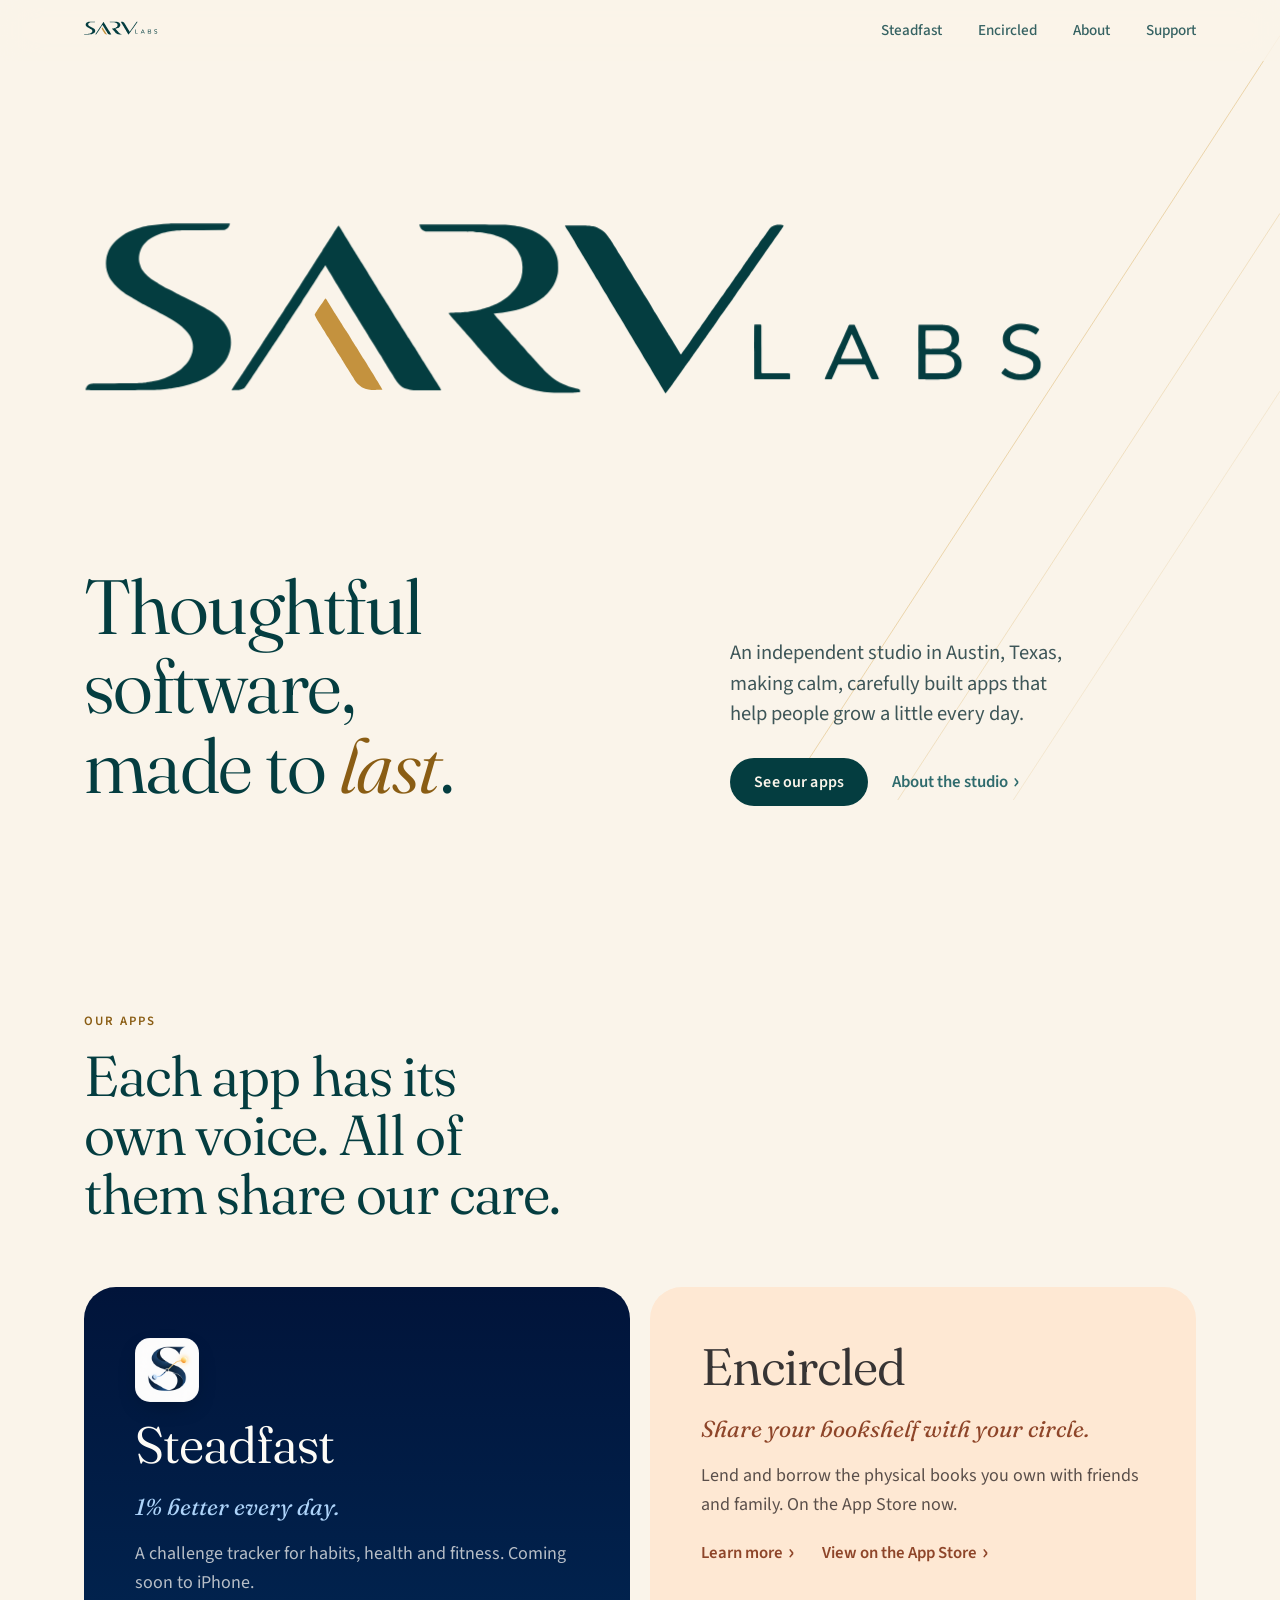
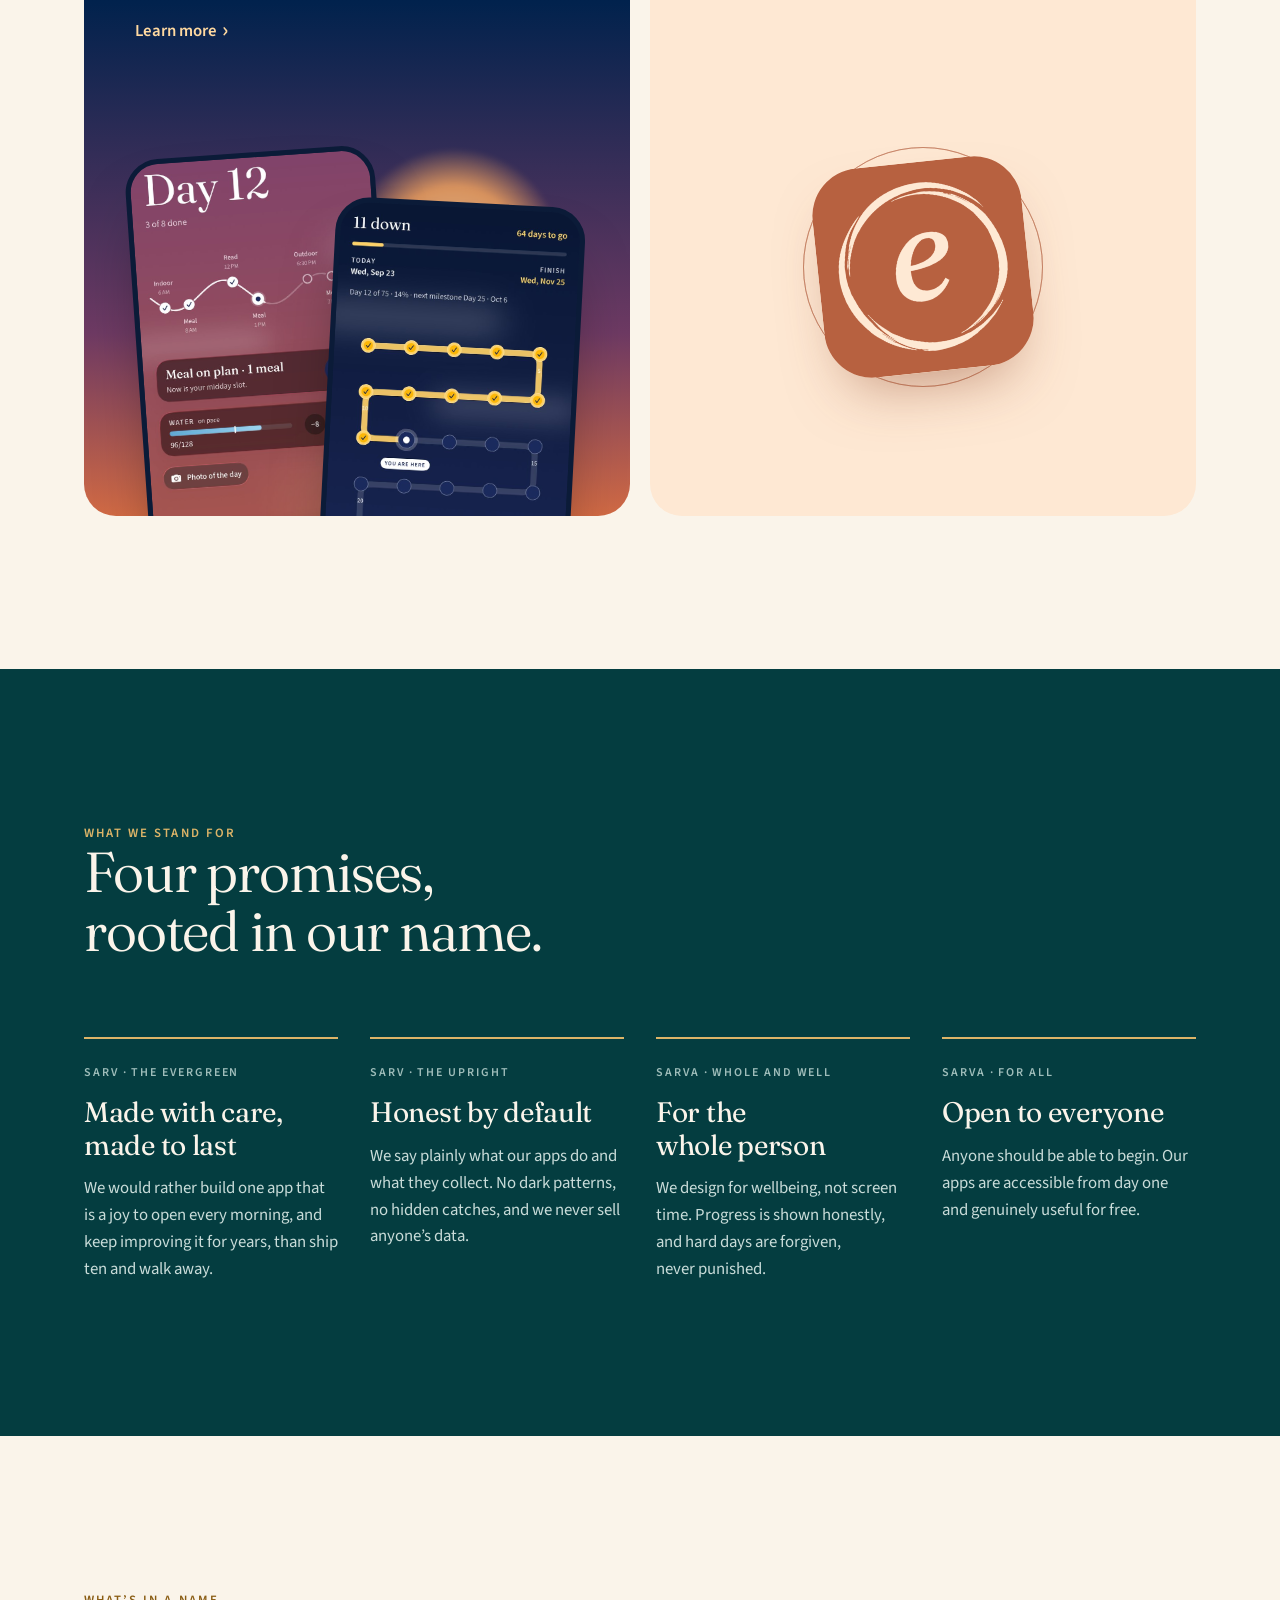
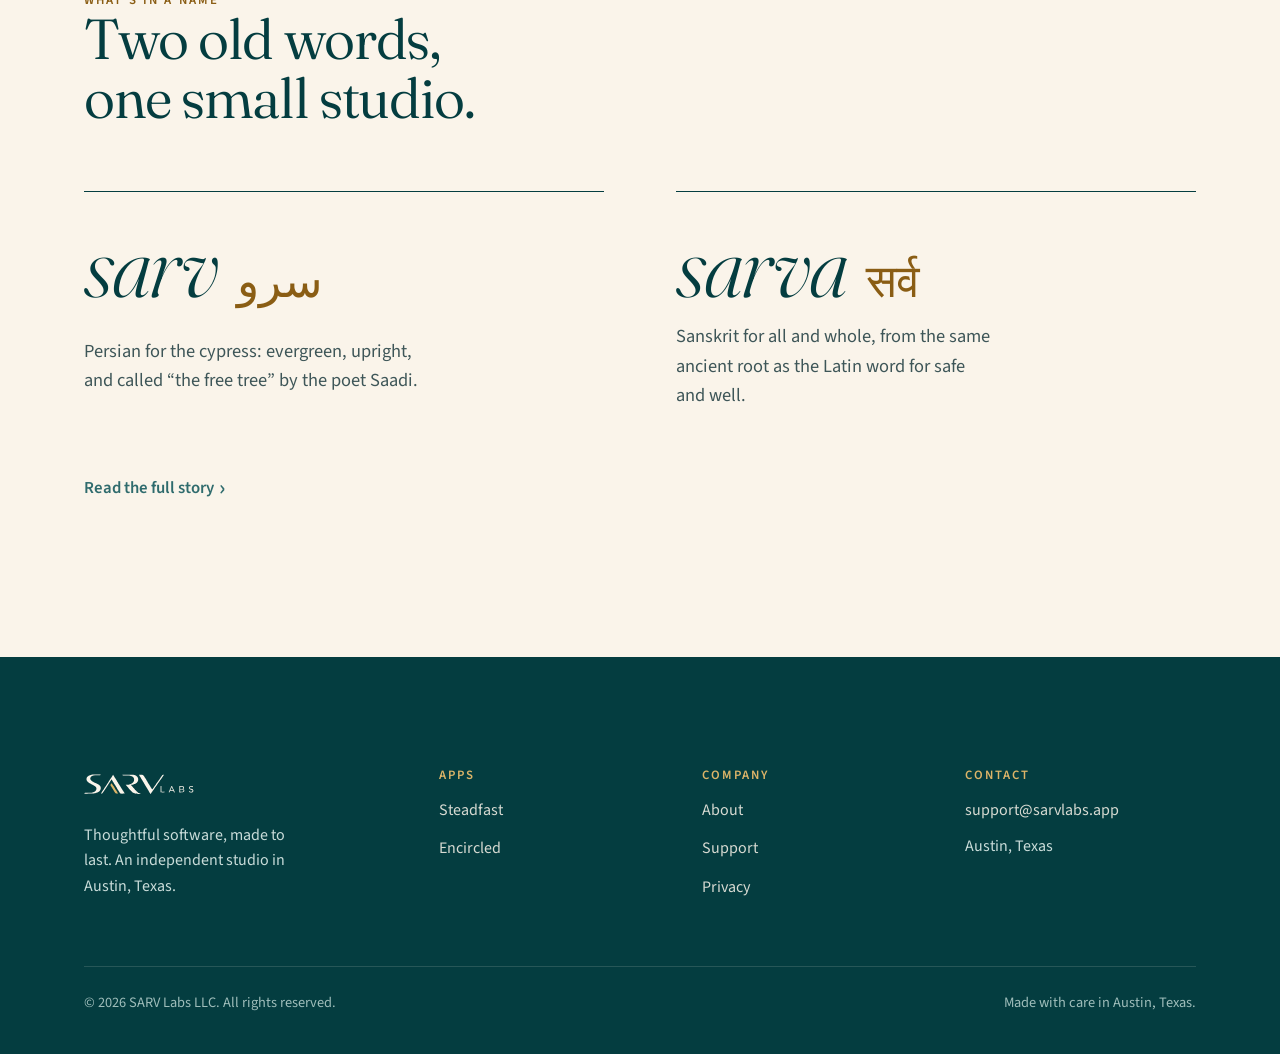
==== index.html @ ea8c3a25 "Update sarvlabs.app 2026-09-25" ====
<!doctype html>
<html lang="en">
<head>
<meta charset="utf-8">
<meta name="viewport" content="width=device-width, initial-scale=1, viewport-fit=cover">
<title>SARV Labs</title>
<meta name="description" content="SARV Labs is an independent software studio in Austin, Texas, making thoughtful apps that are built to last.">
<meta property="og:title" content="SARV Labs">
<meta property="og:description" content="Thoughtful software, made to last. An independent studio in Austin, Texas.">
<meta name="theme-color" content="#FAF4EA">
<link rel="icon" href="assets/img/favicon.svg" type="image/svg+xml">
<link rel="icon" href="assets/img/favicon.ico" sizes="48x48">
<link rel="apple-touch-icon" href="assets/img/apple-touch-icon.png">
<link rel="manifest" href="site.webmanifest">
<link rel="preload" href="assets/fonts/fraunces.woff2" as="font" type="font/woff2" crossorigin>
<link rel="stylesheet" href="assets/css/site.css">
<style>
  /* ---------- Hero ---------- */
  .hero { position: relative; padding-top: calc(var(--nav-h) + env(safe-area-inset-top, 0px) + clamp(48px, 9vw, 120px)); padding-bottom: clamp(72px, 10vw, 140px); overflow: hidden; }
  .hero__lines { position: absolute; inset: 0; pointer-events: none; }
  .hero__lines line { stroke: var(--gold); stroke-width: 1; opacity: .55; stroke-dasharray: 1600; stroke-dashoffset: 1600; animation: draw 2.6s var(--ease-soft) forwards; }
  .hero__lines line:nth-child(2) { animation-delay: .35s; opacity: .35; }
  .hero__lines line:nth-child(3) { animation-delay: .7s; opacity: .22; }
  @keyframes draw { to { stroke-dashoffset: 0; } }

  .mark { width: min(100%, 980px); height: auto; overflow: visible; }
  .mark__l { fill: var(--teal); transform-box: fill-box; transform-origin: 50% 100%; animation: letterIn 1.2s var(--ease) both; animation-delay: calc(var(--i) * 95ms + 80ms); }
  .mark__labs { fill: var(--teal); animation: fadeUp 1s var(--ease) .85s both; }
  .mark__stroke { fill: #C4923E; }
  .mark__riser { animation: rise 1.3s var(--ease) .7s both; }
  @keyframes letterIn { from { opacity: 0; transform: translateY(18%) scale(.98); } to { opacity: 1; transform: none; } }
  @keyframes fadeUp { from { opacity: 0; transform: translateY(14px); } to { opacity: 1; transform: none; } }
  @keyframes rise { from { transform: translateY(430px); } to { transform: translateY(0); } }

  .hero__body { margin-top: clamp(40px, 6vw, 80px); display: grid; grid-template-columns: 1.25fr 1fr; gap: 32px 64px; align-items: end; }
  .hero h1 { font-size: var(--fs-h1); animation: fadeUp 1.1s var(--ease) 1.05s both; }
  .hero h1 em { color: var(--gold-deep); }
  .hero__side { display: grid; gap: 28px; animation: fadeUp 1.1s var(--ease) 1.2s both; }
  .hero__side .lead { max-width: 34ch; }
  .hero__cta { display: flex; flex-wrap: wrap; gap: 12px 24px; align-items: center; }
  @media (max-width: 820px) { .hero__body { grid-template-columns: 1fr; } }

  /* Home: the nav logo appears once the big one scrolls away */
  .home .nav__logo { opacity: 0; transform: translateY(6px); transition: opacity .5s var(--ease), transform .5s var(--ease); }
  .home .nav.show-logo .nav__logo { opacity: 1; transform: none; }

  /* ---------- Apps ---------- */
  .apps { padding-block: clamp(40px, 6vw, 80px) clamp(96px, 12vw, 160px); }
  .section-head { display: grid; gap: 16px; margin-bottom: clamp(36px, 5vw, 64px); }
  .section-head h2 { font-size: var(--fs-h2); max-width: 16ch; }
  .apps__grid { display: grid; grid-template-columns: 1fr 1fr; gap: 20px; }
  @media (max-width: 900px) { .apps__grid { grid-template-columns: 1fr; } }

  .tile { position: relative; border-radius: 32px; overflow: hidden; min-height: 720px; display: flex; flex-direction: column; isolation: isolate; }
  .tile__text { position: relative; z-index: 2; padding: clamp(32px, 4vw, 52px); display: grid; gap: 14px; justify-items: start; }
  .tile__icon { width: 64px; height: 64px; border-radius: 15px; box-shadow: 0 8px 24px -10px rgba(0,0,0,.4); }
  .tile h3 { font-size: clamp(2.4rem, 4vw, 3.4rem); font-weight: 350; letter-spacing: -.02em; }
  .tile__tag { font-family: var(--serif); font-style: italic; font-size: clamp(1.2rem, 1.8vw, 1.5rem); }
  .tile__links { display: flex; flex-wrap: wrap; gap: 10px 28px; margin-top: 6px; }

  .tile--steadfast { background: linear-gradient(180deg, #01143A 0%, #01224D 38%, #6E3A63 78%, #D16A44 100%); color: #FDFBF6; }
  .tile--steadfast .tile__tag { color: #ADD3F9; }
  .tile--steadfast .more { color: #FFD9A0; }
  .tile--steadfast .muted { color: rgba(253,251,246,.72); }
  .tile__sun { position: absolute; width: 220px; height: 220px; border-radius: 50%; right: 12%; bottom: calc(18% + var(--p, 0) * 22%); background: radial-gradient(circle, #FFD9A0 0%, #F3A45F 45%, rgba(209,106,68,0) 70%); filter: blur(2px); z-index: 0; opacity: .85; }
  .tile__phones { position: relative; flex: 1; z-index: 1; min-height: 420px; }
  .phone { position: absolute; width: min(46%, 250px); aspect-ratio: 700 / 1277; border-radius: 34px; overflow: hidden; border: 5px solid #0B1B38; box-shadow: 0 40px 70px -30px rgba(0,0,0,.6); background: #0B1B38; }
  .phone img { width: 100%; height: 100%; object-fit: cover; object-position: top; }
  .tile--steadfast .phone:first-child { left: 10%; bottom: calc(-22% + var(--p, 0) * 12%); transform: rotate(-4deg); }
  .tile--steadfast .phone:last-child { right: 10%; bottom: calc(-34% + var(--p, 0) * 22%); transform: rotate(3deg); }

  .tile--encircled { background: #FEE8D3; color: #373434; }
  .tile--encircled .tile__tag { color: #8E4529; }
  .tile--encircled .more { color: #8E4529; }
  .tile--encircled .muted { color: #5A4F4A; }
  .rings { position: relative; flex: 1; min-height: 420px; display: grid; place-items: center; }
  .rings span { position: absolute; border-radius: 50%; border: 1.5px solid rgba(182, 97, 66, .35); width: 240px; height: 240px; animation: ripple 6s var(--ease-soft) infinite; }
  .rings span:nth-child(2) { animation-delay: 2s; }
  .rings span:nth-child(3) { animation-delay: 4s; }
  @keyframes ripple { from { transform: scale(.9); opacity: .9; } to { transform: scale(2.3); opacity: 0; } }
  .rings img { position: relative; width: 210px; height: 210px; border-radius: 48px; box-shadow: 0 30px 60px -24px rgba(142, 69, 41, .55); transform: rotate(calc(-6deg + var(--p, 0) * 12deg)); }

  /* ---------- Promises ---------- */
  .promises { background: var(--teal); color: var(--cream); padding-block: clamp(96px, 12vw, 160px); position: relative; overflow: hidden; }
  .promises .label { color: var(--gold); }
  .promises h2 { font-size: var(--fs-h2); max-width: 18ch; }
  .promises__grid { margin-top: clamp(48px, 6vw, 80px); display: grid; grid-template-columns: repeat(4, 1fr); gap: 40px 32px; }
  @media (max-width: 980px) { .promises__grid { grid-template-columns: 1fr 1fr; } }
  @media (max-width: 560px) { .promises__grid { grid-template-columns: 1fr; } }
  .promise { display: grid; gap: 14px; align-content: start; position: relative; padding-top: 26px; }
  .promise::before { content: ""; position: absolute; top: 0; left: 0; right: 0; height: 1.5px; background: var(--gold); transform-origin: left; transform: scaleX(var(--line, 1)); transition: transform 1.4s var(--ease); transition-delay: var(--d, 0s); }
  .js .promise:not(.is-in) { --line: 0; }
  .promise .label { font-size: .75rem; color: var(--on-teal-2); }
  .promise h3 { font-size: var(--fs-h3); color: var(--cream); }
  .promise p { color: var(--on-teal); font-size: 1.05rem; }

  /* ---------- Name ---------- */
  .name { padding-block: clamp(96px, 12vw, 170px); }
  .name__row { display: grid; grid-template-columns: 1fr 1fr; gap: 56px 72px; margin-top: clamp(40px, 5vw, 72px); }
  @media (max-width: 820px) { .name__row { grid-template-columns: 1fr; } }
  .word { display: grid; gap: 12px; border-top: 1.5px solid var(--teal); padding-top: 28px; }
  .word__big { display: flex; align-items: baseline; gap: 20px; flex-wrap: wrap; }
  .word__big i { font-family: var(--serif); font-style: italic; font-weight: 300; font-size: clamp(3.6rem, 7vw, 6rem); line-height: 1; letter-spacing: -.02em; }
  .word__big span { font-size: clamp(2rem, 3.6vw, 3rem); color: var(--gold-deep); line-height: 1; }
  .word p { font-size: 1.15rem; color: var(--slate); max-width: 40ch; }
  .name__cta { margin-top: clamp(40px, 5vw, 64px); }
</style>
</head>
<body class="home">
<a class="skip" href="#main">Skip to content</a>

<header class="nav">
  <div class="wrap nav__inner">
    <a class="nav__logo" href="index.html" aria-label="SARV Labs home"><img src="assets/img/logo-teal.svg" alt="SARV Labs" width="75" height="24"></a>
    <button class="nav__toggle" type="button" aria-label="Menu" aria-expanded="false"><span></span><span></span></button>
    <ul class="nav__links">
      <li><a href="steadfast/index.html">Steadfast</a></li>
      <li><a href="encircled/index.html">Encircled</a></li>
      <li><a href="about.html">About</a></li>
      <li><a href="support.html">Support</a></li>
    </ul>
  </div>
</header>

<main id="main">
  <section class="hero" aria-labelledby="hero-title">
    <svg class="hero__lines" viewBox="0 0 1440 900" preserveAspectRatio="none" aria-hidden="true">
      <line x1="880" y1="900" x2="1440" y2="40"/>
      <line x1="1010" y1="900" x2="1440" y2="240"/>
      <line x1="1140" y1="900" x2="1440" y2="440"/>
    </svg>
    <div class="wrap">
      <svg class="mark" viewBox="0 0 1891 607" role="img" aria-label="SARV Labs">
  <defs>
    <linearGradient id="riseFade" x1="0" y1="1" x2="0" y2="0"><stop offset="0" stop-color="#fff"/><stop offset=".85" stop-color="#fff"/><stop offset="1" stop-color="#fff" stop-opacity="0"/></linearGradient>
    <mask id="riseMask" maskUnits="userSpaceOnUse" x="0" y="0" width="1891" height="607"><rect class="mark__riser" x="430" y="0" width="170" height="600" fill="url(#riseFade)"/></mask>
  </defs>
  <path class="mark__l" style="--i:0" d="M18.38,415.25C10.26,415.18 3.48,415.03 3.31,414.92C2.87,414.63 2.92,414.07 3.59,412.11C4.86,408.38 6.21,406.39 8.56,404.79C9.88,403.89 10.94,403.47 13.87,402.71C15.86,402.19 16.21,402.19 58.88,402.12C82.53,402.09 102.38,401.99 103.00,401.90C103.62,401.81 105.53,401.63 107.25,401.50C114.66,400.91 116.56,400.72 119.75,400.25C121.61,399.97 123.97,399.58 125.00,399.38C126.03,399.18 128.55,398.72 130.60,398.36C148.77,395.19 163.53,389.81 176.19,381.77C184.58,376.43 185.84,375.57 188.25,373.55C190.48,371.68 195.75,366.13 199.11,362.14C201.69,359.06 203.99,355.11 206.18,350.00C208.62,344.31 209.61,340.28 210.05,334.26C210.51,327.96 209.81,323.59 207.17,316.38C204.64,309.44 201.78,305.25 194.88,298.37C192.26,295.75 189.05,292.75 187.74,291.71C183.11,287.99 173.57,281.56 166.62,277.48C160.81,274.06 154.92,270.76 151.88,269.21C149.95,268.23 145.90,266.06 142.88,264.37C139.85,262.69 135.86,260.55 134.00,259.63C132.14,258.70 129.22,257.13 127.50,256.13C125.78,255.14 121.62,252.92 118.25,251.20C114.88,249.48 110.66,247.25 108.88,246.25C107.09,245.25 104.22,243.65 102.50,242.69C100.78,241.72 97.80,239.95 95.88,238.75C93.95,237.55 90.69,235.62 88.62,234.46C77.75,228.34 64.96,218.17 58.01,210.11C53.87,205.31 50.18,200.12 48.43,196.62C47.46,194.67 44.70,187.30 43.97,184.68C42.02,177.71 41.72,168.81 43.15,160.12C43.57,157.58 43.90,156.29 45.16,152.38C47.54,144.95 49.04,141.99 53.78,135.47C58.83,128.52 65.54,122.26 73.62,116.96C81.79,111.61 90.98,107.25 101.38,103.81C111.07,100.60 115.89,99.41 126.62,97.53C139.81,95.22 148.84,94.30 163.50,93.75C171.41,93.45 280.09,93.33 280.79,93.62C281.42,93.88 281.54,94.46 281.14,95.34C280.94,95.77 280.44,96.90 280.02,97.84C278.24,101.84 275.79,104.21 272.14,105.44L270.12,106.12L226.50,106.27C179.53,106.42 182.27,106.35 171.12,107.76C165.77,108.43 163.47,108.86 159.75,109.87C158.03,110.33 155.28,111.07 153.62,111.50C147.75,113.03 144.80,114.12 138.02,117.24C129.71,121.07 124.38,124.60 119.35,129.62C113.72,135.23 111.11,139.32 108.25,147.02C106.51,151.70 105.56,158.86 106.01,164.02C106.33,167.83 106.58,168.92 108.15,173.68C109.79,178.65 110.56,180.37 112.39,183.19C117.60,191.20 125.85,198.53 137.99,205.95C140.13,207.25 143.06,209.07 144.50,210.00C148.01,212.24 157.07,217.15 165.50,221.37C169.28,223.27 173.72,225.56 175.38,226.46C177.03,227.37 185.18,231.52 193.50,235.68C223.36,250.63 237.16,258.00 244.25,262.76C245.42,263.55 247.45,264.86 248.75,265.67C253.96,268.92 259.42,273.41 265.05,279.08C271.72,285.78 275.78,291.90 279.35,300.61C283.28,310.18 284.49,322.54 282.59,333.75C281.25,341.71 277.37,351.62 273.08,358.05C269.02,364.14 259.57,374.59 254.44,378.68C252.01,380.62 245.69,384.95 241.25,387.73C233.27,392.72 220.34,398.52 208.90,402.26C201.46,404.69 193.36,406.96 188.38,408.01C187.14,408.27 185.11,408.71 183.88,409.00C180.94,409.67 169.58,411.53 166.38,411.87C165.55,411.96 164.09,412.14 163.12,412.27C154.41,413.45 138.05,414.71 127.62,415.00C117.49,415.28 41.90,415.45 18.38,415.25Z"/>
  <path class="mark__l" style="--i:1" d="M635.75,415.31C630.91,415.04 627.33,414.33 622.12,412.63C612.66,409.53 607.02,404.29 598.06,390.25C596.96,388.53 595.47,386.06 594.75,384.75C594.03,383.44 592.47,380.90 591.28,379.10C590.10,377.29 587.63,373.36 585.80,370.35C583.98,367.34 581.49,363.30 580.28,361.38C579.06,359.45 577.37,356.58 576.52,355.00C575.66,353.42 573.87,350.50 572.54,348.50C568.98,343.17 563.97,335.17 556.49,322.88C555.07,320.54 552.42,316.26 550.61,313.38C548.80,310.49 546.39,306.50 545.26,304.51C544.13,302.53 542.66,300.11 542.01,299.14C541.36,298.17 539.39,295.07 537.63,292.25C535.87,289.43 533.34,285.38 532.01,283.25C530.67,281.12 528.44,277.39 527.06,274.96C525.68,272.54 523.65,269.22 522.56,267.59C519.89,263.59 516.20,257.66 512.62,251.62C510.99,248.88 508.51,244.82 507.11,242.62C502.35,235.16 498.40,228.62 496.38,224.88C495.16,222.62 488.15,211.28 487.10,209.88C486.80,209.46 485.60,207.49 484.44,205.50C481.37,200.22 476.86,192.62 474.49,188.75C473.36,186.89 471.21,183.35 469.73,180.88C468.24,178.40 466.82,176.04 466.57,175.63C465.77,174.31 465.40,174.50 463.70,177.17C462.84,178.52 460.98,181.34 459.56,183.44C456.93,187.34 455.55,189.49 450.63,197.38C449.09,199.85 445.04,206.15 441.63,211.38C438.22,216.60 434.87,221.83 434.18,223.00C432.82,225.29 428.29,232.15 426.19,235.08C425.04,236.69 423.10,239.74 419.97,244.88C419.38,245.84 416.74,249.89 414.11,253.88C411.48,257.86 407.60,263.77 405.50,267.00C403.39,270.23 398.95,276.98 395.63,282.00C392.30,287.02 388.59,292.70 387.38,294.62C384.28,299.55 376.11,311.98 373.32,316.00C370.89,319.50 362.44,332.23 354.00,345.09C351.32,349.18 347.45,354.96 345.41,357.95C343.37,360.93 340.97,364.50 340.07,365.88C339.17,367.25 336.91,370.66 335.03,373.44C328.90,382.57 327.18,385.15 322.62,392.13C320.15,395.92 316.88,400.79 315.36,402.95C313.84,405.11 312.18,407.51 311.67,408.29C311.15,409.07 310.34,410.01 309.85,410.37C308.64,411.30 304.84,413.06 302.00,414.02C299.65,414.81 299.56,414.82 292.53,415.05C286.26,415.26 285.38,415.24 285.04,414.90C284.70,414.55 284.73,414.42 285.35,413.57C285.73,413.05 286.67,411.67 287.43,410.50C290.06,406.48 298.04,394.62 299.97,391.88C301.03,390.36 302.58,388.00 303.42,386.62C304.26,385.25 307.16,380.75 309.86,376.62C318.18,363.93 320.78,359.92 323.38,355.86C324.75,353.71 326.91,350.47 328.18,348.66C329.44,346.85 331.69,343.47 333.18,341.15C334.66,338.83 339.54,331.40 344.02,324.65C348.50,317.90 353.08,310.86 354.19,309.00C355.31,307.14 357.01,304.50 357.98,303.12C361.33,298.35 366.49,290.61 368.43,287.46C370.63,283.88 377.79,273.06 381.26,268.07C382.53,266.25 384.58,263.04 385.82,260.95C387.06,258.86 389.08,255.68 390.31,253.88C394.15,248.29 399.04,240.84 402.38,235.50C404.14,232.68 406.33,229.25 407.25,227.88C408.16,226.50 409.51,224.37 410.25,223.14C410.99,221.90 412.37,219.88 413.31,218.64C414.25,217.39 416.06,214.57 417.32,212.38C418.59,210.18 421.31,205.82 423.37,202.70C429.83,192.94 438.32,179.68 441.66,174.12C442.57,172.61 443.97,170.47 444.76,169.38C445.55,168.28 447.55,165.12 449.19,162.35C450.84,159.59 453.42,155.49 454.93,153.23C456.44,150.97 458.69,147.49 459.93,145.50C461.16,143.51 463.41,140.02 464.93,137.75C466.44,135.48 469.00,131.49 470.62,128.88C472.24,126.26 474.49,122.78 475.62,121.12C476.74,119.47 478.94,115.99 480.49,113.38C482.04,110.76 484.05,107.57 484.97,106.27C485.88,104.98 487.48,102.56 488.52,100.90C489.84,98.79 490.58,97.85 490.94,97.80C491.37,97.73 491.75,98.15 492.88,99.92C497.72,107.54 499.94,111.14 502.23,115.12C503.66,117.60 505.73,120.97 506.83,122.62C507.93,124.28 510.18,127.99 511.83,130.88C513.48,133.76 515.67,137.41 516.69,138.99C517.72,140.57 519.91,144.11 521.56,146.86C523.21,149.62 525.07,152.61 525.70,153.50C526.33,154.39 528.50,157.82 530.53,161.12C532.56,164.43 535.05,168.42 536.08,170.00C539.13,174.70 543.24,181.33 546.00,186.00C549.94,192.67 554.69,200.41 556.13,202.50C557.89,205.04 559.75,208.09 562.56,213.00C563.86,215.27 565.99,218.76 567.30,220.75C568.60,222.74 570.72,226.12 572.00,228.25C573.28,230.38 575.08,233.25 576.00,234.62C576.91,236.00 579.10,239.49 580.86,242.38C582.62,245.26 585.08,249.14 586.33,251.00C587.58,252.86 589.47,255.84 590.54,257.62C597.09,268.62 602.82,277.84 606.20,282.83C607.15,284.23 609.31,287.68 611.01,290.50C612.70,293.32 615.17,297.26 616.50,299.25C617.83,301.24 620.24,305.01 621.87,307.62C623.49,310.24 625.68,313.67 626.74,315.25C627.79,316.83 630.21,320.69 632.11,323.83C634.01,326.97 636.25,330.46 637.08,331.58C637.92,332.71 639.58,335.20 640.77,337.12C644.40,342.99 651.77,354.82 655.32,360.50C657.17,363.46 659.17,366.72 659.76,367.75C660.34,368.78 661.41,370.47 662.13,371.50C662.85,372.53 664.37,374.84 665.50,376.62C666.64,378.41 668.36,381.11 669.32,382.62C670.29,384.14 672.08,387.06 673.32,389.12C674.55,391.19 676.33,394.02 677.28,395.43C682.25,402.79 689.00,413.79 689.00,414.54C689.00,414.80 688.84,415.08 688.63,415.16C688.28,415.29 638.03,415.44 635.75,415.31Z"/>
  <path class="mark__l" style="--i:2" d="M915.00,420.35C892.44,419.46 881.99,418.12 866.38,414.14C857.23,411.80 850.66,409.54 841.50,405.57C835.88,403.13 826.28,397.88 821.18,394.45C810.70,387.40 800.25,377.73 788.15,363.89C782.14,357.01 777.75,352.03 775.81,349.88C773.53,347.35 767.38,340.30 764.21,336.58C762.88,335.02 760.72,332.60 759.42,331.19C758.11,329.78 755.99,327.32 754.71,325.72C753.43,324.13 751.59,321.93 750.62,320.83C749.66,319.74 746.44,316.04 743.46,312.61C734.77,302.59 733.61,301.28 728.87,296.07C726.40,293.35 723.42,289.95 722.26,288.52C721.10,287.08 719.30,285.00 718.26,283.88C710.25,275.28 703.75,267.55 703.75,266.63C703.75,266.44 703.97,266.21 704.23,266.13C704.50,266.05 708.35,265.86 712.79,265.72C725.00,265.33 730.81,265.00 736.62,264.37C738.41,264.18 741.00,263.90 742.38,263.75C747.30,263.23 761.65,260.60 765.74,259.46C771.53,257.84 773.31,257.31 777.75,255.83C783.76,253.83 794.35,249.50 798.38,247.40C806.31,243.26 816.03,236.42 822.54,230.41C825.85,227.35 829.88,222.93 833.30,218.62C837.30,213.58 841.95,204.25 843.95,197.24C847.19,185.92 846.88,170.74 843.18,159.28C842.14,156.05 838.25,148.35 835.74,144.53C832.90,140.23 827.68,134.91 822.03,130.55C815.16,125.26 815.14,125.25 806.21,121.29C795.21,116.41 788.34,114.38 775.62,112.26C767.15,110.85 764.97,110.55 761.07,110.25C759.17,110.10 756.22,109.87 754.50,109.73C747.33,109.16 735.34,108.98 698.50,108.92C659.87,108.84 659.61,108.84 657.73,108.32C654.91,107.54 653.53,106.80 651.99,105.26C650.53,103.80 648.82,100.79 647.73,97.78L647.16,96.18L647.73,95.72C648.27,95.27 650.02,95.26 696.34,95.28C753.12,95.30 807.91,95.63 813.00,95.98C828.45,97.06 835.70,98.19 849.75,101.74C859.30,104.16 871.66,109.58 879.50,114.79C886.13,119.20 894.56,126.64 898.55,131.62C900.92,134.59 904.99,140.71 906.94,144.25C909.50,148.89 912.32,155.91 913.24,159.94C914.76,166.62 914.88,167.82 914.88,177.75C914.88,186.26 914.84,187.09 914.28,190.12C913.08,196.77 910.68,203.74 907.31,210.35C903.15,218.54 893.90,230.07 887.77,234.70C886.73,235.48 884.85,236.98 883.59,238.03C880.97,240.23 878.90,241.66 874.50,244.30C867.32,248.61 862.05,251.15 856.20,253.11C855.56,253.33 853.76,254.11 852.20,254.85C849.01,256.35 846.16,257.33 841.25,258.60C839.39,259.08 837.26,259.65 836.50,259.86C826.46,262.68 809.68,265.48 796.75,266.50C791.08,266.94 791.00,266.96 791.00,267.53C791.00,268.20 796.71,274.92 803.73,282.52C805.43,284.36 807.50,286.72 808.32,287.75C809.94,289.80 813.27,293.56 818.47,299.23C820.31,301.23 822.69,303.94 823.75,305.25C825.79,307.75 826.98,309.09 831.94,314.48C833.62,316.31 836.66,319.79 838.69,322.22C840.71,324.64 844.01,328.31 846.02,330.38C848.02,332.44 850.54,335.25 851.62,336.62C854.83,340.72 857.63,343.90 861.50,347.88C863.50,349.94 865.93,352.58 866.88,353.75C869.79,357.33 871.93,359.70 876.25,364.12C878.53,366.46 882.03,370.22 884.01,372.48C886.00,374.73 887.91,376.89 888.25,377.27C888.59,377.65 889.94,378.89 891.25,380.02C892.56,381.14 894.91,383.26 896.48,384.72C901.03,388.95 905.87,392.81 909.25,394.91C910.97,395.97 913.50,397.60 914.88,398.51C918.04,400.62 919.41,401.35 924.09,403.41C932.72,407.20 938.56,409.25 946.38,411.22C956.27,413.72 956.42,413.78 957.04,415.64C957.60,417.30 957.62,418.40 957.08,418.61C956.68,418.76 955.25,418.92 949.00,419.51C944.95,419.90 919.42,420.53 915.00,420.35Z"/>
  <path class="mark__l" style="--i:3" d="M1121.63,420.44C1120.71,419.13 1119.75,417.58 1116.54,412.25C1114.68,409.16 1112.69,405.89 1112.12,405.00C1111.55,404.11 1110.32,402.02 1109.39,400.38C1108.46,398.73 1107.16,396.59 1106.51,395.62C1104.30,392.34 1094.23,375.32 1091.45,370.15C1090.48,368.35 1088.82,365.58 1087.76,364.00C1085.29,360.32 1081.67,354.37 1077.57,347.25C1074.30,341.59 1069.26,333.21 1065.08,326.50C1063.84,324.51 1062.03,321.47 1061.07,319.75C1060.11,318.03 1058.22,314.82 1056.88,312.62C1050.81,302.68 1046.21,295.02 1043.75,290.75C1042.29,288.21 1039.82,284.10 1038.28,281.62C1036.73,279.15 1034.26,275.10 1032.78,272.62C1031.30,270.15 1029.40,267.00 1028.57,265.62C1027.74,264.25 1025.57,260.59 1023.74,257.50C1021.91,254.41 1018.99,249.57 1017.25,246.75C1015.51,243.93 1013.10,239.90 1011.90,237.79C1010.69,235.68 1008.38,231.86 1006.77,229.29C1003.03,223.33 998.95,216.49 995.67,210.69C994.25,208.18 992.13,204.61 990.95,202.75C989.78,200.89 987.45,197.04 985.79,194.18C984.12,191.33 982.34,188.34 981.83,187.56C981.32,186.77 980.05,184.66 978.99,182.88C977.94,181.09 976.23,178.22 975.20,176.50C974.17,174.78 972.51,171.97 971.50,170.25C970.49,168.53 968.78,165.74 967.69,164.04C966.61,162.34 965.09,159.81 964.32,158.41C962.85,155.76 960.25,151.39 956.11,144.62C950.77,135.90 949.50,133.75 947.78,130.57C945.79,126.87 944.59,124.86 942.51,121.75C941.72,120.58 940.37,118.39 939.49,116.88C938.61,115.36 936.49,111.88 934.78,109.12C927.80,97.89 927.72,97.76 928.61,97.41C928.81,97.34 937.28,97.27 947.43,97.26C970.30,97.24 976.28,97.54 982.31,98.99C987.99,100.36 992.34,102.16 997.12,105.12C1003.67,109.18 1006.85,112.15 1010.89,118.00C1011.69,119.17 1013.33,121.50 1014.53,123.17C1016.62,126.11 1018.53,129.16 1021.22,133.83C1021.91,135.05 1023.26,137.13 1024.21,138.46C1025.16,139.79 1026.70,142.22 1027.63,143.88C1029.90,147.90 1032.02,151.43 1033.47,153.59C1035.44,156.53 1042.31,167.42 1044.13,170.50C1047.74,176.59 1051.82,183.26 1053.91,186.50C1056.24,190.10 1057.36,191.98 1060.26,197.12C1061.27,198.91 1062.90,201.61 1063.89,203.12C1064.89,204.64 1067.10,208.18 1068.81,211.00C1070.53,213.82 1072.63,217.18 1073.48,218.46C1074.34,219.75 1076.33,223.07 1077.91,225.84C1079.49,228.61 1081.89,232.56 1083.25,234.62C1086.89,240.18 1092.94,250.14 1099.09,260.72C1099.92,262.15 1101.47,264.57 1102.54,266.10C1104.53,268.97 1106.53,272.28 1109.26,277.25C1110.13,278.83 1111.81,281.64 1113.00,283.50C1114.19,285.36 1115.94,288.14 1116.89,289.69C1117.85,291.24 1119.34,293.66 1120.22,295.07C1122.17,298.18 1127.53,306.95 1129.58,310.38C1130.40,311.75 1132.17,314.56 1133.51,316.62C1134.84,318.69 1137.04,322.29 1138.39,324.62C1139.74,326.96 1141.82,330.34 1143.02,332.12C1144.23,333.91 1146.10,337.01 1147.19,339.00C1150.23,344.57 1151.06,345.86 1151.67,345.95C1152.33,346.05 1152.50,345.83 1156.98,339.25C1158.90,336.43 1161.19,333.23 1162.08,332.12C1164.66,328.91 1170.05,321.17 1174.61,314.15C1175.67,312.51 1177.47,309.92 1178.60,308.40C1179.73,306.87 1181.26,304.73 1182.00,303.62C1182.73,302.52 1184.14,300.56 1185.13,299.25C1186.12,297.94 1188.22,294.96 1189.79,292.62C1193.01,287.85 1194.36,285.93 1197.52,281.68C1198.72,280.06 1200.70,277.27 1201.92,275.46C1203.13,273.66 1205.52,270.20 1207.23,267.78C1208.93,265.36 1211.36,261.91 1212.61,260.12C1213.87,258.34 1215.74,255.71 1216.76,254.29C1217.79,252.87 1220.23,249.38 1222.20,246.54C1226.77,239.93 1229.37,236.28 1231.85,233.00C1233.78,230.45 1236.72,226.07 1239.07,222.25C1239.70,221.22 1240.80,219.65 1241.52,218.77C1243.89,215.84 1251.59,204.98 1254.48,200.50C1255.50,198.92 1257.14,196.56 1258.12,195.25C1259.11,193.94 1260.68,191.75 1261.62,190.38C1262.55,189.00 1264.08,186.92 1265.01,185.75C1265.94,184.57 1267.96,181.65 1269.50,179.25C1271.04,176.84 1273.40,173.41 1274.74,171.62C1276.08,169.84 1277.86,167.35 1278.70,166.09C1279.53,164.84 1281.83,161.52 1283.81,158.72C1285.78,155.92 1289.06,151.19 1291.09,148.22C1293.12,145.24 1295.73,141.59 1296.88,140.09C1298.03,138.60 1300.59,134.96 1302.57,132.00C1304.55,129.04 1307.58,124.83 1309.30,122.62C1311.02,120.42 1313.64,116.83 1315.13,114.62C1319.39,108.32 1322.41,104.14 1323.72,102.70C1325.57,100.69 1329.50,98.49 1333.74,97.09C1336.67,96.13 1337.85,95.97 1341.88,95.98C1345.08,95.99 1345.88,96.08 1347.41,96.57C1349.51,97.25 1350.07,97.64 1349.86,98.29C1349.78,98.55 1348.71,100.25 1347.48,102.07C1346.25,103.89 1344.29,106.78 1343.13,108.50C1340.68,112.13 1339.28,114.12 1336.00,118.66C1334.69,120.47 1332.41,123.74 1330.92,125.91C1326.76,132.00 1323.74,136.29 1322.47,137.91C1321.84,138.71 1319.96,141.40 1318.30,143.88C1316.64,146.35 1314.57,149.39 1313.69,150.62C1307.66,159.15 1298.97,171.65 1292.97,180.43C1291.64,182.39 1289.74,185.01 1288.76,186.26C1287.78,187.50 1286.56,189.22 1286.07,190.07C1284.50,192.77 1281.77,196.73 1278.38,201.25C1276.58,203.66 1273.65,207.76 1271.88,210.38C1270.11,212.99 1267.53,216.70 1266.13,218.62C1262.75,223.30 1259.89,227.38 1255.92,233.23C1252.29,238.57 1245.95,247.51 1243.15,251.24C1242.16,252.55 1239.85,255.88 1238.01,258.62C1236.17,261.38 1233.24,265.54 1231.50,267.88C1228.86,271.41 1224.38,277.78 1220.84,283.00C1220.42,283.62 1219.08,285.53 1217.87,287.25C1216.65,288.97 1214.51,292.01 1213.12,294.00C1211.73,295.99 1209.70,298.82 1208.61,300.28C1207.52,301.74 1205.90,304.11 1205.01,305.53C1204.13,306.96 1201.81,310.26 1199.87,312.88C1195.83,318.30 1192.65,322.78 1188.54,328.88C1185.85,332.85 1183.15,336.66 1177.17,344.97C1175.81,346.84 1173.41,350.34 1171.83,352.75C1168.67,357.54 1167.46,359.24 1164.23,363.38C1163.05,364.89 1161.77,366.63 1161.39,367.25C1161.00,367.87 1159.81,369.56 1158.74,371.00C1157.67,372.44 1156.14,374.60 1155.33,375.80C1154.53,377.00 1152.67,379.64 1151.19,381.68C1146.48,388.15 1142.84,393.27 1140.20,397.10C1138.78,399.15 1136.66,402.13 1135.49,403.73C1134.31,405.32 1132.97,407.19 1132.50,407.88C1132.03,408.56 1130.77,410.23 1129.69,411.58C1128.62,412.94 1127.16,414.91 1126.45,415.96C1124.54,418.80 1122.75,421.00 1122.36,421.00C1122.18,421.00 1121.85,420.75 1121.63,420.44Z"/>
  <path class="mark__labs" fill-rule="evenodd" d="M1802.75,395.58C1791.94,394.51 1784.05,391.93 1775.75,386.75C1772.20,384.53 1770.25,382.91 1770.25,382.17C1770.25,381.86 1771.25,380.36 1772.53,378.75C1773.78,377.17 1775.23,375.24 1775.76,374.47C1776.83,372.91 1777.36,372.58 1778.01,373.06C1778.24,373.23 1779.89,374.47 1781.66,375.81C1786.60,379.56 1788.98,380.65 1796.75,382.74C1801.17,383.93 1803.39,384.25 1807.26,384.25C1813.90,384.25 1820.13,382.86 1824.18,380.46C1826.19,379.28 1829.23,376.19 1830.18,374.37C1832.60,369.74 1832.60,363.74 1830.19,359.52C1827.68,355.13 1820.54,351.08 1810.10,348.13C1801.05,345.57 1793.13,342.82 1788.84,340.74C1783.79,338.30 1778.47,333.82 1776.29,330.17C1773.63,325.73 1772.31,319.10 1772.98,313.60C1774.02,305.06 1777.24,299.72 1784.81,293.99C1787.39,292.04 1789.60,290.83 1792.67,289.70C1798.04,287.72 1802.54,287.00 1809.56,286.98C1818.35,286.97 1826.64,288.67 1833.43,291.88C1837.72,293.91 1842.78,297.06 1843.10,297.90C1843.27,298.35 1843.01,298.84 1841.01,301.88C1840.19,303.11 1839.04,304.89 1838.45,305.82C1837.24,307.73 1836.55,308.10 1835.67,307.32C1834.67,306.41 1831.20,304.19 1829.27,303.23C1822.86,300.04 1816.73,298.67 1808.75,298.67C1804.34,298.67 1801.78,299.07 1798.49,300.27C1792.77,302.35 1788.95,306.02 1787.43,310.88C1786.71,313.17 1786.68,317.56 1787.37,320.00C1789.27,326.78 1793.81,329.69 1809.48,334.16C1812.15,334.92 1816.25,336.25 1818.60,337.11C1820.95,337.98 1823.49,338.88 1824.25,339.12C1826.46,339.83 1830.50,341.82 1832.54,343.19C1835.50,345.19 1839.85,348.85 1841.15,350.43C1842.74,352.38 1844.60,356.35 1845.40,359.50C1846.02,361.95 1846.05,362.34 1845.93,366.73C1845.79,372.03 1845.39,373.99 1843.75,377.38C1842.47,380.02 1839.40,384.33 1837.66,385.93C1836.24,387.22 1832.55,389.87 1830.50,391.06C1827.38,392.88 1821.12,394.68 1815.57,395.35C1812.60,395.71 1805.36,395.84 1802.75,395.58ZM1613.54,394.25C1611.11,394.14 1610.66,394.06 1610.35,393.64C1610.05,393.22 1610.01,385.82 1610.06,341.33C1610.12,292.65 1610.15,289.49 1610.56,289.09C1610.96,288.68 1612.55,288.66 1634.18,288.66C1658.34,288.66 1659.56,288.71 1665.25,289.78C1668.81,290.45 1670.64,291.07 1673.84,292.69C1679.20,295.41 1683.82,299.56 1685.83,303.43C1687.62,306.90 1688.28,309.78 1688.43,314.75C1688.58,319.51 1688.33,321.53 1687.19,324.97C1685.49,330.11 1681.83,333.94 1674.88,337.88C1673.64,338.58 1672.59,339.33 1672.55,339.55C1672.50,339.82 1672.81,340.07 1673.55,340.34C1681.46,343.21 1683.28,344.23 1686.75,347.74C1692.00,353.04 1694.09,359.64 1693.30,368.44C1692.98,371.94 1692.42,374.20 1691.24,376.72C1690.17,379.02 1687.47,382.97 1685.78,384.71C1681.20,389.44 1672.32,392.90 1662.00,393.98C1659.29,394.26 1618.94,394.49 1613.54,394.25ZM1294.25,394.08C1293.22,393.71 1293.25,395.41 1293.25,341.33C1293.25,289.83 1293.25,289.50 1293.75,289.00C1294.22,288.53 1294.58,288.50 1299.86,288.50C1302.94,288.50 1305.75,288.61 1306.10,288.74C1306.45,288.87 1306.80,289.25 1306.89,289.58C1306.97,289.91 1307.06,310.64 1307.08,335.65C1307.12,371.90 1307.19,381.24 1307.45,381.68C1307.62,381.99 1308.01,382.30 1308.32,382.36C1308.63,382.43 1320.74,382.54 1335.25,382.61C1361.31,382.75 1361.63,382.75 1362.04,383.25C1362.40,383.69 1362.45,384.40 1362.42,388.65C1362.38,393.17 1362.34,393.57 1361.89,393.90C1361.48,394.20 1356.48,394.25 1328.01,394.23C1309.65,394.22 1294.46,394.15 1294.25,394.08ZM1430.69,394.07C1429.39,393.93 1429.16,393.39 1429.79,391.99C1430.06,391.38 1430.91,389.36 1431.67,387.50C1432.42,385.64 1433.83,382.49 1434.80,380.50C1435.76,378.51 1437.65,374.39 1439.00,371.35C1440.35,368.32 1442.10,364.55 1442.89,362.98C1443.67,361.41 1445.30,357.76 1446.51,354.88C1447.71,351.99 1449.96,346.87 1451.50,343.50C1453.04,340.13 1454.58,336.71 1454.92,335.90C1455.26,335.08 1456.19,333.11 1457.00,331.50C1457.80,329.90 1459.78,325.62 1461.39,321.98C1463.00,318.35 1465.52,312.73 1467.00,309.50C1469.88,303.19 1472.47,297.35 1474.40,292.78C1476.18,288.56 1475.61,288.90 1481.16,288.74C1486.23,288.59 1486.89,288.70 1487.43,289.75C1487.85,290.58 1489.03,293.21 1489.94,295.38C1492.33,301.03 1495.41,308.09 1496.82,311.12C1502.41,323.16 1503.66,325.88 1504.65,328.07C1505.26,329.42 1506.21,331.42 1506.77,332.53C1507.32,333.64 1508.29,335.80 1508.92,337.33C1510.72,341.76 1512.23,345.20 1513.39,347.52C1514.42,349.58 1518.25,358.16 1518.25,358.40C1518.25,358.47 1519.42,360.96 1520.84,363.95C1522.27,366.93 1524.02,370.83 1524.74,372.60C1525.46,374.38 1526.86,377.58 1527.87,379.73C1530.22,384.76 1532.50,389.71 1533.38,391.70C1534.45,394.11 1534.57,394.06 1527.14,394.20C1520.12,394.33 1520.07,394.32 1519.20,392.29C1518.92,391.65 1517.94,389.55 1517.01,387.62C1516.08,385.70 1514.86,383.06 1514.30,381.75C1511.94,376.24 1509.62,370.73 1508.83,368.75C1508.36,367.58 1507.75,366.43 1507.46,366.19C1506.98,365.78 1505.37,365.75 1481.61,365.75C1465.40,365.75 1456.05,365.84 1455.63,366.00C1455.19,366.17 1454.81,366.64 1454.47,367.44C1454.20,368.09 1453.76,369.13 1453.51,369.75C1453.25,370.37 1452.00,373.24 1450.73,376.12C1449.47,379.01 1447.84,382.84 1447.11,384.62C1445.03,389.77 1443.27,393.60 1442.82,393.94C1442.51,394.17 1440.99,394.24 1437.01,394.21C1434.05,394.18 1431.20,394.12 1430.69,394.07ZM1664.25,382.04C1669.79,380.59 1672.62,379.11 1675.37,376.22C1678.39,373.06 1679.75,369.46 1679.75,364.63C1679.75,356.02 1675.21,350.15 1666.75,347.79C1662.48,346.60 1661.64,346.55 1642.58,346.46C1628.01,346.39 1624.46,346.44 1624.20,346.70C1623.94,346.96 1623.88,350.49 1623.88,364.53C1623.88,381.75 1623.88,382.05 1624.38,382.41C1624.81,382.72 1627.44,382.76 1643.50,382.69C1661.83,382.60 1662.16,382.59 1664.25,382.04ZM1497.97,354.53C1502.29,354.33 1502.25,354.39 1500.65,350.95C1499.11,347.66 1496.81,342.07 1495.22,337.75C1494.53,335.89 1493.32,332.97 1492.51,331.25C1490.00,325.86 1488.46,322.46 1487.36,319.88C1486.78,318.50 1485.77,316.25 1485.11,314.88C1484.46,313.50 1483.51,311.37 1482.99,310.13C1481.60,306.80 1481.10,306.73 1479.98,309.73C1479.70,310.50 1478.95,312.19 1478.33,313.50C1476.98,316.35 1471.18,329.47 1469.87,332.62C1469.36,333.86 1467.95,337.01 1466.74,339.62C1463.05,347.59 1461.32,351.80 1461.07,353.43C1460.94,354.27 1460.86,354.21 1462.62,354.59C1463.42,354.75 1494.27,354.71 1497.97,354.53ZM1653.00,335.24C1660.27,334.79 1662.92,334.13 1667.33,331.66C1670.44,329.92 1672.73,326.67 1673.77,322.53C1674.23,320.71 1674.29,319.92 1674.19,316.53C1674.09,313.32 1673.97,312.35 1673.52,311.07C1671.37,305.07 1665.27,300.85 1657.55,300.03C1655.97,299.86 1649.13,299.75 1639.75,299.75L1624.53,299.75L1624.14,300.31C1623.80,300.79 1623.75,302.84 1623.75,317.42C1623.75,334.41 1623.79,335.08 1624.72,335.33C1625.58,335.56 1649.09,335.48 1653.00,335.24Z"/>
  <path class="mark__stroke" mask="url(#riseMask)" d="M556.88,414.83C554.72,414.67 548.72,413.74 546.50,413.22C536.17,410.81 529.00,405.49 521.76,394.88C520.83,393.50 518.77,390.24 517.19,387.62C515.62,385.01 512.92,380.62 511.20,377.88C502.83,364.52 498.42,357.36 496.88,354.62C495.94,352.98 494.03,349.94 492.63,347.88C491.23,345.81 488.71,341.84 487.03,339.05C485.36,336.25 483.11,332.65 482.04,331.05C480.96,329.44 479.43,327.00 478.63,325.62C475.80,320.77 473.52,317.02 471.07,313.22C469.71,311.11 467.57,307.69 466.33,305.62C465.09,303.56 463.31,300.69 462.37,299.25C461.43,297.81 459.32,294.43 457.67,291.75C456.03,289.07 454.00,285.87 453.17,284.64C450.52,280.70 445.00,270.68 445.00,269.82C445.00,269.61 445.36,268.80 445.80,268.03C447.02,265.90 452.22,257.74 452.99,256.75C453.78,255.74 458.58,248.77 462.63,242.75C464.16,240.48 465.61,238.59 465.85,238.54C466.54,238.41 467.18,239.17 469.07,242.38C470.04,244.03 471.90,247.01 473.21,249.00C474.52,250.99 476.63,254.37 477.90,256.50C481.65,262.80 482.20,263.69 484.87,267.75C486.28,269.88 488.30,273.03 489.37,274.75C490.44,276.47 492.53,279.73 494.01,282.00C495.49,284.27 497.01,286.69 497.39,287.38C498.44,289.25 503.52,297.17 506.13,301.00C508.42,304.36 511.01,308.60 515.00,315.50C516.15,317.49 517.46,319.69 517.90,320.38C518.34,321.06 519.79,323.37 521.14,325.50C522.48,327.63 524.24,330.30 525.04,331.42C525.85,332.55 527.63,335.36 528.99,337.67C530.35,339.98 532.13,342.94 532.94,344.25C536.43,349.85 538.90,353.76 540.21,355.75C541.66,357.96 545.40,364.07 547.55,367.75C549.31,370.75 552.92,376.52 555.61,380.62C557.98,384.23 559.45,386.67 562.37,391.88C563.30,393.52 564.31,395.21 564.62,395.62C566.03,397.54 567.49,399.78 568.37,401.38C568.89,402.34 570.30,404.70 571.49,406.62C575.87,413.72 576.13,414.24 575.53,414.61C575.27,414.76 558.70,414.96 556.88,414.83Z"/>
</svg>
      <div class="hero__body">
        <h1 id="hero-title">Thoughtful software, made to <em>last</em>.</h1>
        <div class="hero__side">
          <p class="lead">An independent studio in Austin, Texas, making calm, carefully built apps that help people grow a little every day.</p>
          <div class="hero__cta">
            <a class="btn btn--teal" href="#apps">See our apps</a>
            <a class="more" href="about.html">About the studio</a>
          </div>
        </div>
      </div>
    </div>
  </section>

  <section class="apps" id="apps" aria-labelledby="apps-title">
    <div class="wrap">
      <div class="section-head" data-reveal>
        <p class="label">Our apps</p>
        <h2 id="apps-title">Each app has its own voice. All of them share our care.</h2>
      </div>
    </div>
    <div class="wrap apps__grid">
      <article class="tile tile--steadfast" data-scene data-reveal="scale">
        <div class="tile__sun" aria-hidden="true"></div>
        <div class="tile__text">
          <img class="tile__icon" src="assets/img/sf-icon.png" alt="" width="64" height="64">
          <h3>Steadfast</h3>
          <p class="tile__tag">1% better every day.</p>
          <p class="muted">A challenge tracker for habits, health and fitness. Coming soon to iPhone.</p>
          <div class="tile__links"><a class="more" href="steadfast/index.html">Learn more</a></div>
        </div>
        <div class="tile__phones" aria-hidden="true">
          <div class="phone"><img src="assets/img/sf-golden.jpg" alt=""></div>
          <div class="phone"><img src="assets/img/sf-journey.jpg" alt=""></div>
        </div>
      </article>

      <article class="tile tile--encircled" data-scene data-reveal="scale" style="--d:.12s">
        <div class="tile__text">
          <h3>Encircled</h3>
          <p class="tile__tag">Share your bookshelf with your circle.</p>
          <p class="muted">Lend and borrow the physical books you own with friends and family. On the App Store now.</p>
          <div class="tile__links">
            <a class="more" href="encircled/index.html">Learn more</a>
            <a class="more" href="https://apps.apple.com/app/id6764656882" target="_blank" rel="noopener">View on the App Store</a>
          </div>
        </div>
        <div class="rings" aria-hidden="true">
          <span></span><span></span><span></span>
          <img src="assets/img/encircled-icon.png" alt="" width="210" height="210">
        </div>
      </article>
    </div>
  </section>

  <section class="promises" aria-labelledby="promises-title">
    <div class="wrap">
      <p class="label" data-reveal>What we stand for</p>
      <h2 id="promises-title" data-reveal style="--d:.08s">Four promises, rooted in our name.</h2>
      <div class="promises__grid">
        <div class="promise" data-reveal style="--d:0s">
          <p class="label">sarv · the evergreen</p>
          <h3>Made with care, made to last</h3>
          <p>We would rather build one app that is a joy to open every morning, and keep improving it for years, than ship ten and walk away.</p>
        </div>
        <div class="promise" data-reveal style="--d:.12s">
          <p class="label">sarv · the upright</p>
          <h3>Honest by default</h3>
          <p>We say plainly what our apps do and what they collect. No dark patterns, no hidden catches, and we never sell anyone’s data.</p>
        </div>
        <div class="promise" data-reveal style="--d:.24s">
          <p class="label">sarva · whole and well</p>
          <h3>For the whole person</h3>
          <p>We design for wellbeing, not screen time. Progress is shown honestly, and hard days are forgiven, never punished.</p>
        </div>
        <div class="promise" data-reveal style="--d:.36s">
          <p class="label">sarva · for all</p>
          <h3>Open to everyone</h3>
          <p>Anyone should be able to begin. Our apps are accessible from day one and genuinely useful for free.</p>
        </div>
      </div>
    </div>
  </section>

  <section class="name" aria-labelledby="name-title">
    <div class="wrap">
      <p class="label" data-reveal>What’s in a name</p>
      <h2 id="name-title" data-reveal style="--d:.08s; font-size: var(--fs-h2); max-width: 20ch">Two old words, one small studio.</h2>
      <div class="name__row">
        <div class="word" data-reveal>
          <div class="word__big"><i>sarv</i><span lang="fa">سرو</span></div>
          <p>Persian for the cypress: evergreen, upright, and called “the free tree” by the poet Saadi.</p>
        </div>
        <div class="word" data-reveal style="--d:.12s">
          <div class="word__big"><i>sarva</i><span lang="sa">सर्व</span></div>
          <p>Sanskrit for all and whole, from the same ancient root as the Latin word for safe and well.</p>
        </div>
      </div>
      <div class="name__cta" data-reveal><a class="more" href="about.html#name">Read the full story</a></div>
    </div>
  </section>
</main>

<footer class="footer">
  <div class="wrap">
    <div class="footer__top">
      <div class="footer__brand">
        <img src="assets/img/logo-cream.svg" alt="SARV Labs" width="112" height="36">
        <p>Thoughtful software, made to last. An independent studio in Austin, Texas.</p>
      </div>
      <div>
        <h4>Apps</h4>
        <ul>
          <li><a href="steadfast/index.html">Steadfast</a></li>
          <li><a href="encircled/index.html">Encircled</a></li>
        </ul>
      </div>
      <div>
        <h4>Company</h4>
        <ul>
          <li><a href="about.html">About</a></li>
          <li><a href="support.html">Support</a></li>
          <li><a href="privacy.html">Privacy</a></li>
        </ul>
      </div>
      <div>
        <h4>Contact</h4>
        <ul>
          <li><a href="mailto:support@sarvlabs.app">support@sarvlabs.app</a></li>
          <li style="color: var(--on-teal); font-size: 1rem">Austin, Texas</li>
        </ul>
      </div>
    </div>
    <div class="footer__bottom">
      <span>© <span data-year>2026</span> SARV Labs LLC. All rights reserved.</span>
      <span>Made with care in Austin, Texas.</span>
    </div>
  </div>
</footer>


<script src="assets/js/site.js"></script>
<script>
  (function () {
    var nav = document.querySelector('.nav');
    var mark = document.querySelector('.mark');
    if (!nav || !mark || !('IntersectionObserver' in window)) { nav && nav.classList.add('show-logo'); return; }
    new IntersectionObserver(function (e) { nav.classList.toggle('show-logo', !e[0].isIntersecting); }, { rootMargin: '-60px 0px 0px 0px' }).observe(mark);
  })();
</script>
</body>
</html>
---- assets/css/site.css ----
/* SARV Labs — shared styles
   Brand: Deep Teal #043D40 · Cream #FAF4EA · Gold #DCB468 (on teal) · Deep Gold #8A5D14 (text on light)
   Type: Fraunces (display) + Source Sans 3 (text) */

/* Self-hosted variable fonts (no third-party requests) */
@font-face { font-family: "Fraunces"; src: url("../fonts/fraunces.woff2") format("woff2"); font-weight: 100 900; font-style: normal; font-display: swap; unicode-range: U+0000-00FF, U+0131, U+0152-0153, U+02BB-02BC, U+02C6, U+02DA, U+02DC, U+0304, U+0308, U+0329, U+2000-206F, U+20AC, U+2122, U+2191, U+2193, U+2212, U+2215, U+FEFF, U+FFFD; }
@font-face { font-family: "Fraunces"; src: url("../fonts/fraunces-ext.woff2") format("woff2"); font-weight: 100 900; font-style: normal; font-display: swap; unicode-range: U+0100-02BA, U+02BD-02C5, U+02C7-02CC, U+02CE-02D7, U+02DD-02FF, U+1D00-1DBF, U+1E00-1E9F, U+1EF2-1EFF, U+2020, U+20A0-20AB, U+20AD-20C0, U+2113, U+2C60-2C7F, U+A720-A7FF; }
@font-face { font-family: "Fraunces"; src: url("../fonts/fraunces-italic.woff2") format("woff2"); font-weight: 100 900; font-style: italic; font-display: swap; unicode-range: U+0000-00FF, U+0131, U+0152-0153, U+02BB-02BC, U+02C6, U+02DA, U+02DC, U+0304, U+0308, U+0329, U+2000-206F, U+20AC, U+2122, U+2191, U+2193, U+2212, U+2215, U+FEFF, U+FFFD; }
@font-face { font-family: "Fraunces"; src: url("../fonts/fraunces-ext-italic.woff2") format("woff2"); font-weight: 100 900; font-style: italic; font-display: swap; unicode-range: U+0100-02BA, U+02BD-02C5, U+02C7-02CC, U+02CE-02D7, U+02DD-02FF, U+1D00-1DBF, U+1E00-1E9F, U+1EF2-1EFF, U+2020, U+20A0-20AB, U+20AD-20C0, U+2113, U+2C60-2C7F, U+A720-A7FF; }
@font-face { font-family: "Source Sans 3"; src: url("../fonts/source-sans-3.woff2") format("woff2"); font-weight: 200 900; font-style: normal; font-display: swap; unicode-range: U+0000-00FF, U+0131, U+0152-0153, U+02BB-02BC, U+02C6, U+02DA, U+02DC, U+0304, U+0308, U+0329, U+2000-206F, U+20AC, U+2122, U+2191, U+2193, U+2212, U+2215, U+FEFF, U+FFFD; }
@font-face { font-family: "Source Sans 3"; src: url("../fonts/source-sans-3-ext.woff2") format("woff2"); font-weight: 200 900; font-style: normal; font-display: swap; unicode-range: U+0100-02BA, U+02BD-02C5, U+02C7-02CC, U+02CE-02D7, U+02DD-02FF, U+1D00-1DBF, U+1E00-1E9F, U+1EF2-1EFF, U+2020, U+20A0-20AB, U+20AD-20C0, U+2113, U+2C60-2C7F, U+A720-A7FF; }
@font-face { font-family: "Source Sans 3"; src: url("../fonts/source-sans-3-italic.woff2") format("woff2"); font-weight: 200 900; font-style: italic; font-display: swap; }

:root {
  color-scheme: light;
  --teal: #043D40;
  --teal-2: #2F6B6D;
  --teal-deep: #022B2D;
  --cream: #FAF4EA;
  --paper: #FFFDF8;
  --gold: #DCB468;
  --gold-deep: #8A5D14;
  --slate: #3E5658;
  --mist: #DDE9E6;
  --sand: #E6DCCB;
  --on-teal: #C9DCD9;
  --on-teal-2: #9FBDBA;

  --serif: "Fraunces", Georgia, "Times New Roman", serif;
  --sans: "Source Sans 3", "Helvetica Neue", Arial, sans-serif;

  --fs-hero: clamp(3.1rem, 8.4vw, 8.25rem);
  --fs-h1: clamp(2.6rem, 6vw, 5.5rem);
  --fs-h2: clamp(2.1rem, 4.4vw, 4rem);
  --fs-h3: clamp(1.5rem, 2.2vw, 2rem);
  --fs-lead: clamp(1.15rem, 1.6vw, 1.45rem);
  --fs-body: 1.125rem;
  --fs-small: 0.95rem;
  --fs-label: 0.8rem;

  --gutter: clamp(20px, 5vw, 64px);
  --max: 1240px;
  --nav-h: 60px;
  --ease: cubic-bezier(.2, .7, .2, 1);
  --ease-soft: cubic-bezier(.45, 0, .2, 1);
}

*, *::before, *::after { box-sizing: border-box; }
html { -webkit-text-size-adjust: 100%; scroll-behavior: smooth; }
body {
  margin: 0;
  background: var(--cream);
  color: var(--teal);
  font-family: var(--sans);
  font-size: var(--fs-body);
  line-height: 1.6;
  -webkit-font-smoothing: antialiased;
  text-rendering: optimizeLegibility;
  overflow-x: hidden;
}
img, svg { display: block; max-width: 100%; }
a { color: inherit; }
:focus-visible { outline: 2px solid var(--gold-deep); outline-offset: 3px; border-radius: 6px; }
::selection { background: var(--gold); color: var(--teal); }

h1, h2, h3 { font-family: var(--serif); font-weight: 350; line-height: 1.04; letter-spacing: -0.02em; margin: 0; text-wrap: balance; font-optical-sizing: auto; }
h3 { font-weight: 400; line-height: 1.15; letter-spacing: -0.01em; }
p { margin: 0; text-wrap: pretty; }
em { font-style: italic; }

.wrap { width: 100%; max-width: var(--max); margin-inline: auto; padding-inline: var(--gutter); }
.label {
  font-family: var(--sans); font-size: var(--fs-label); font-weight: 600;
  letter-spacing: 0.16em; text-transform: uppercase; color: var(--gold-deep);
}
.lead { font-size: var(--fs-lead); line-height: 1.5; color: var(--slate); max-width: 38ch; }
.muted { color: var(--slate); }
.skip { position: absolute; left: -999px; top: 8px; background: var(--teal); color: var(--cream); padding: 10px 16px; border-radius: 8px; z-index: 100; }
.skip:focus { left: 12px; }

/* ---------- Buttons & links ---------- */
.btn {
  display: inline-flex; align-items: center; gap: .55em; min-height: 48px; padding: 0 1.5em;
  border-radius: 999px; font: 600 1rem/1 var(--sans); text-decoration: none; letter-spacing: .01em;
  transition: transform .4s var(--ease), background-color .3s, color .3s, box-shadow .4s var(--ease);
}
.btn:hover { transform: translateY(-2px); }
.btn--teal { background: var(--teal); color: var(--cream); }
.btn--teal:hover { box-shadow: 0 12px 28px -12px rgba(4, 61, 64, .55); }
.btn--gold { background: var(--gold); color: var(--teal); }
.btn--ghost { color: currentColor; box-shadow: inset 0 0 0 1.5px currentColor; }
.more {
  display: inline-flex; align-items: center; gap: .3em; font-weight: 600; text-decoration: none;
  color: var(--teal-2); font-size: 1.05rem;
}
.more::after { content: "›"; font-size: 1.35em; line-height: 0; transform: translateY(-1px); transition: transform .35s var(--ease); }
.more:hover::after { transform: translate(4px, -1px); }
.more:hover { text-decoration: underline; text-underline-offset: 4px; text-decoration-thickness: 1px; }

/* ---------- Navigation ---------- */
.nav {
  position: fixed; inset: 0 0 auto 0; z-index: 50;
  padding-top: env(safe-area-inset-top, 0px);
  background: rgba(250, 244, 234, .72);
  backdrop-filter: saturate(1.6) blur(18px); -webkit-backdrop-filter: saturate(1.6) blur(18px);
  border-bottom: 1px solid transparent;
  transition: border-color .4s, background-color .4s;
}
.nav.is-scrolled { border-bottom-color: rgba(4, 61, 64, .09); background: rgba(250, 244, 234, .86); }
.nav__inner { height: var(--nav-h); display: flex; align-items: center; justify-content: space-between; gap: 24px; }
.nav__logo img { height: 24px; width: auto; }
.nav__links { display: flex; align-items: center; gap: clamp(18px, 3vw, 36px); list-style: none; margin: 0; padding: 0; }
.nav__links a { text-decoration: none; font-size: .95rem; font-weight: 500; color: var(--teal); opacity: .8; transition: opacity .25s; padding: 8px 0; }
.nav__links a:hover, .nav__links a[aria-current="page"] { opacity: 1; }
.nav__links a[aria-current="page"] { box-shadow: inset 0 -1.5px 0 var(--gold-deep); }
.nav__toggle { display: none; width: 44px; height: 44px; border: 0; background: none; color: var(--teal); cursor: pointer; margin-right: -10px; }
.nav__toggle span { display: block; width: 20px; height: 1.5px; background: currentColor; margin: 5px auto; transition: transform .4s var(--ease), opacity .3s; }
.nav.is-open .nav__toggle span:first-child { transform: translateY(3.25px) rotate(45deg); }
.nav.is-open .nav__toggle span:last-child { transform: translateY(-3.25px) rotate(-45deg); }

@media (max-width: 760px) {
  .nav__toggle { display: block; }
  .nav__links {
    position: absolute; top: calc(var(--nav-h) + env(safe-area-inset-top, 0px)); left: 0; right: 0;
    flex-direction: column; align-items: flex-start; gap: 0;
    padding: 8px var(--gutter) 28px; background: rgba(250, 244, 234, .97);
    border-bottom: 1px solid rgba(4, 61, 64, .09);
    clip-path: inset(0 0 100% 0); transition: clip-path .5s var(--ease); pointer-events: none;
  }
  .nav.is-open .nav__links { clip-path: inset(0 0 0 0); pointer-events: auto; }
  .nav__links li { width: 100%; }
  .nav__links a { display: block; font-family: var(--serif); font-size: 1.9rem; font-weight: 350; padding: 10px 0; opacity: 1; }
  .nav__links a[aria-current="page"] { box-shadow: none; color: var(--gold-deep); }
}

main { display: block; }
.page-top { padding-top: calc(var(--nav-h) + env(safe-area-inset-top, 0px)); }

/* ---------- Reveal on scroll ----------
   Content is visible by default; only when JS is running (html.js) do
   below-the-fold elements start lowered and fade up as they enter. */
.js [data-reveal] { opacity: 0; transform: translateY(28px); transition: opacity 1s var(--ease), transform 1.1s var(--ease); transition-delay: var(--d, 0s); }
.js [data-reveal="scale"] { transform: scale(.94); }
.js [data-reveal="left"] { transform: translateX(-36px); }
.js [data-reveal].is-in { opacity: 1; transform: none; }

/* Word-by-word scrub (Apple-style statement) */
.scrub .w { opacity: .16; transition: opacity .25s linear; }
.scrub .w.on { opacity: 1; }

/* ---------- Footer ---------- */
.footer { background: var(--teal); color: var(--cream); padding-block: clamp(64px, 9vw, 112px) 40px; }
.footer__top { display: grid; grid-template-columns: 1.4fr repeat(3, 1fr); gap: 48px 32px; }
.footer__brand img { height: 36px; width: auto; }
.footer__brand p { margin-top: 18px; color: var(--on-teal); font-size: 1rem; max-width: 30ch; }
.footer h4 { margin: 0 0 14px; font: 600 var(--fs-label)/1 var(--sans); letter-spacing: .16em; text-transform: uppercase; color: var(--gold); }
.footer ul { list-style: none; margin: 0; padding: 0; display: grid; gap: 10px; }
.footer a { color: var(--cream); text-decoration: none; opacity: .86; font-size: 1rem; }
.footer a:hover { opacity: 1; text-decoration: underline; text-underline-offset: 4px; }
.footer__bottom { margin-top: 64px; padding-top: 24px; border-top: 1px solid rgba(250, 244, 234, .14); display: flex; justify-content: space-between; gap: 16px; flex-wrap: wrap; font-size: .9rem; color: var(--on-teal-2); }
@media (max-width: 820px) { .footer__top { grid-template-columns: 1fr 1fr; } .footer__brand { grid-column: 1 / -1; } }

/* ---------- Motion preferences ---------- */
@media (prefers-reduced-motion: reduce) {
  html { scroll-behavior: auto; }
  *, *::before, *::after { animation-duration: .001ms !important; animation-iteration-count: 1 !important; transition-duration: .001ms !important; }
  .js [data-reveal] { opacity: 1; transform: none; }
  .scrub .w { opacity: 1; }
}
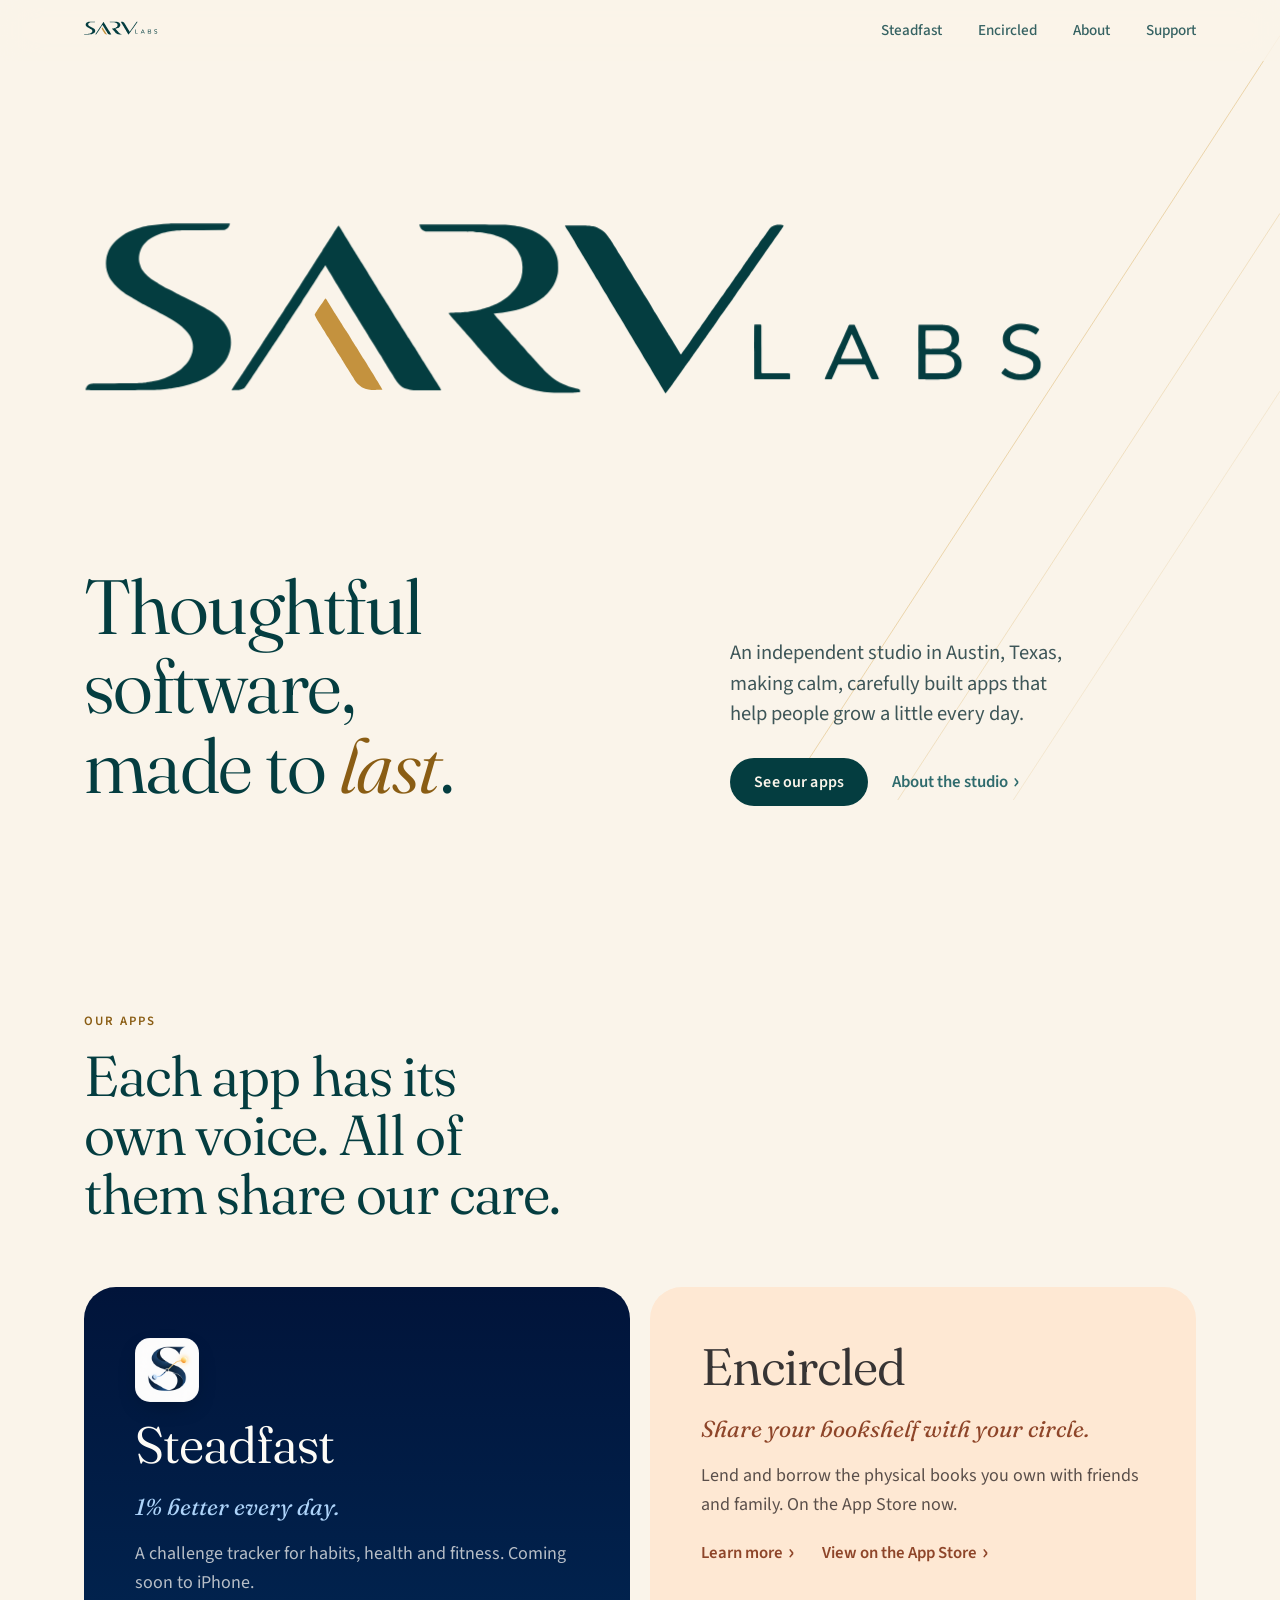
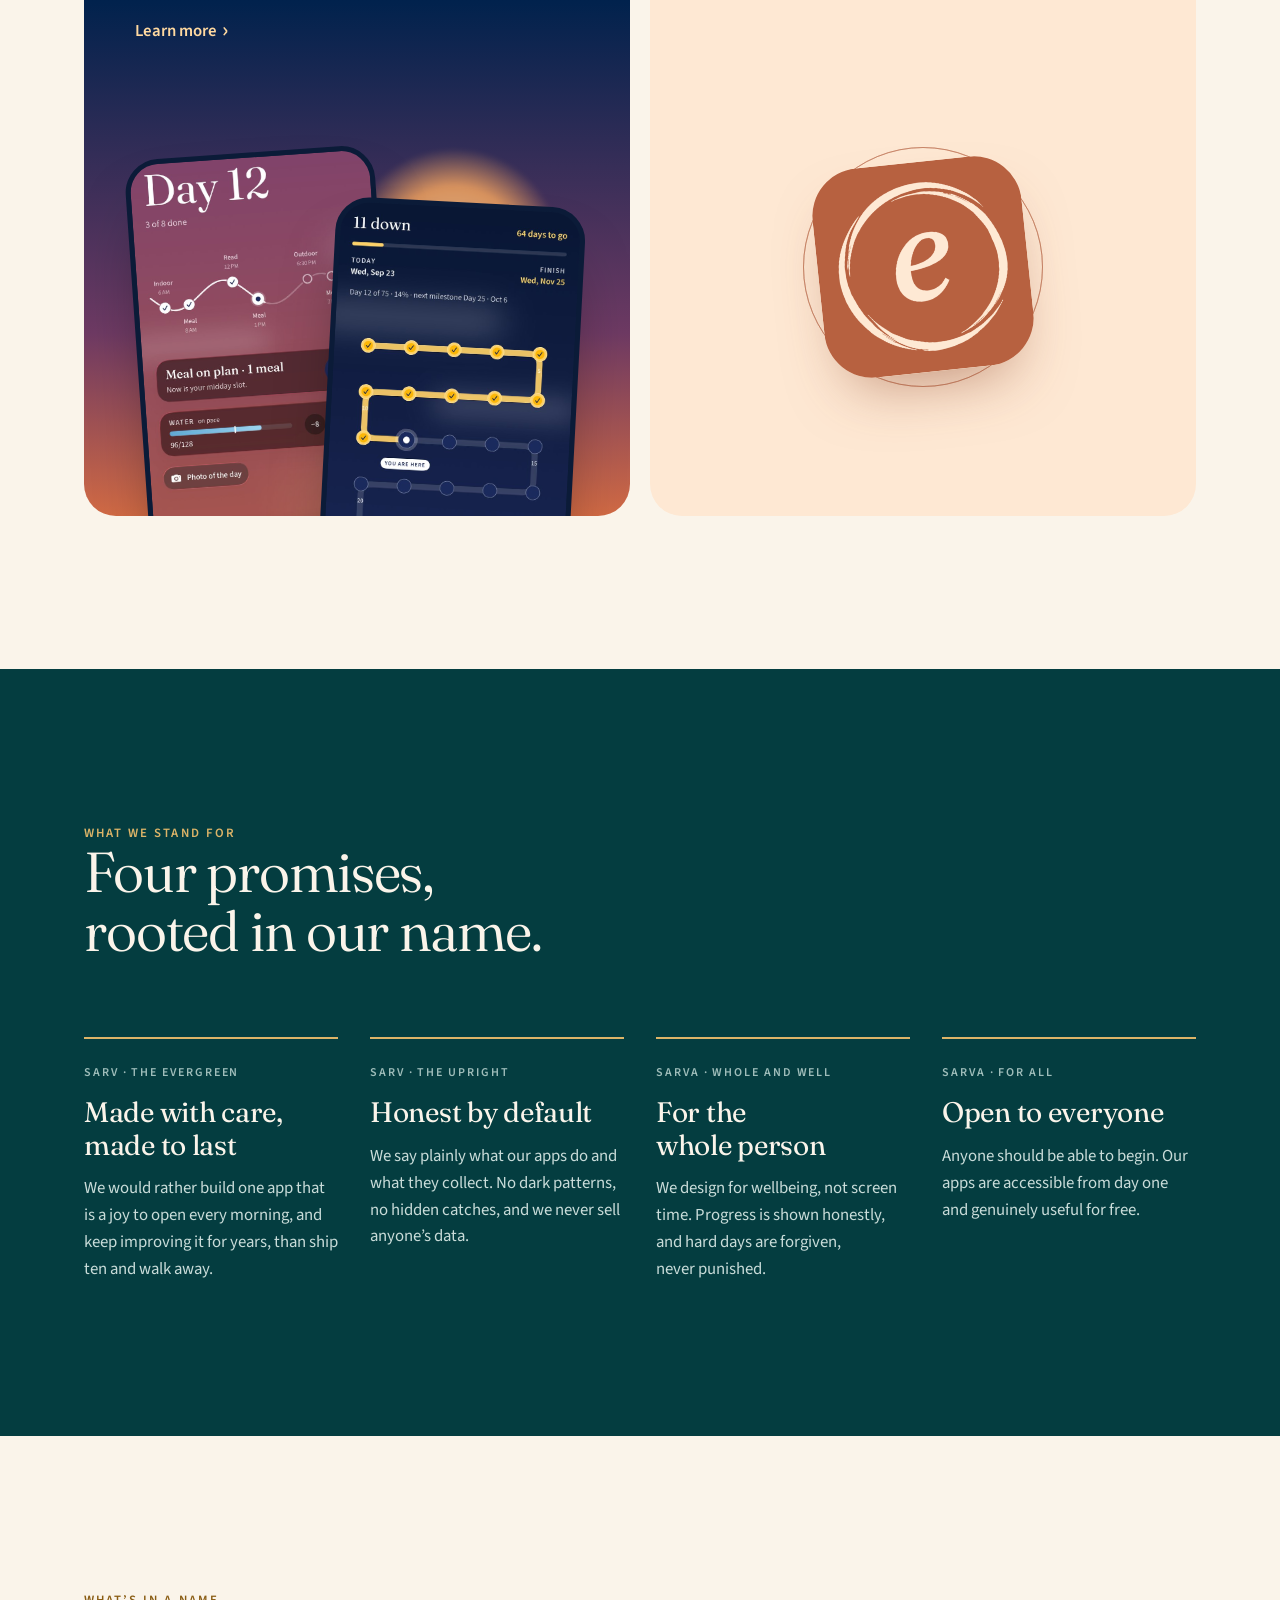
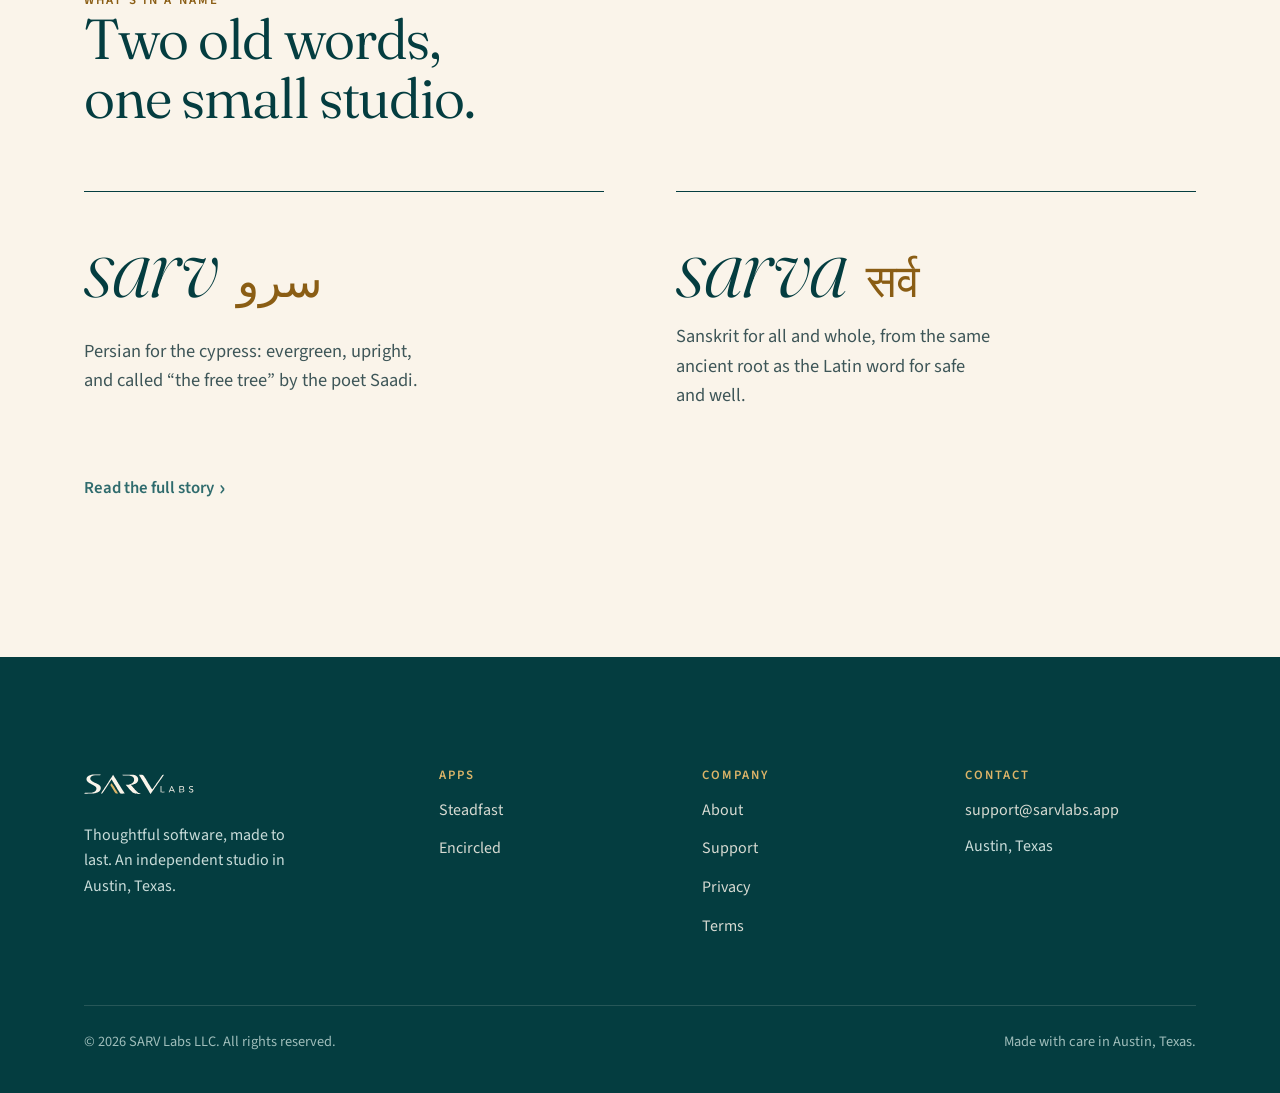
==== commit bd3d0085: "Steadfast privacy policy details and new Terms of use page - Fill in Health data, Location, storage " ====
--- a/index.html
+++ b/index.html
@@ -264,6 +264,7 @@
           <li><a href="about.html">About</a></li>
           <li><a href="support.html">Support</a></li>
           <li><a href="privacy.html">Privacy</a></li>
+          <li><a href="steadfast/terms.html">Terms</a></li>
         </ul>
       </div>
       <div>
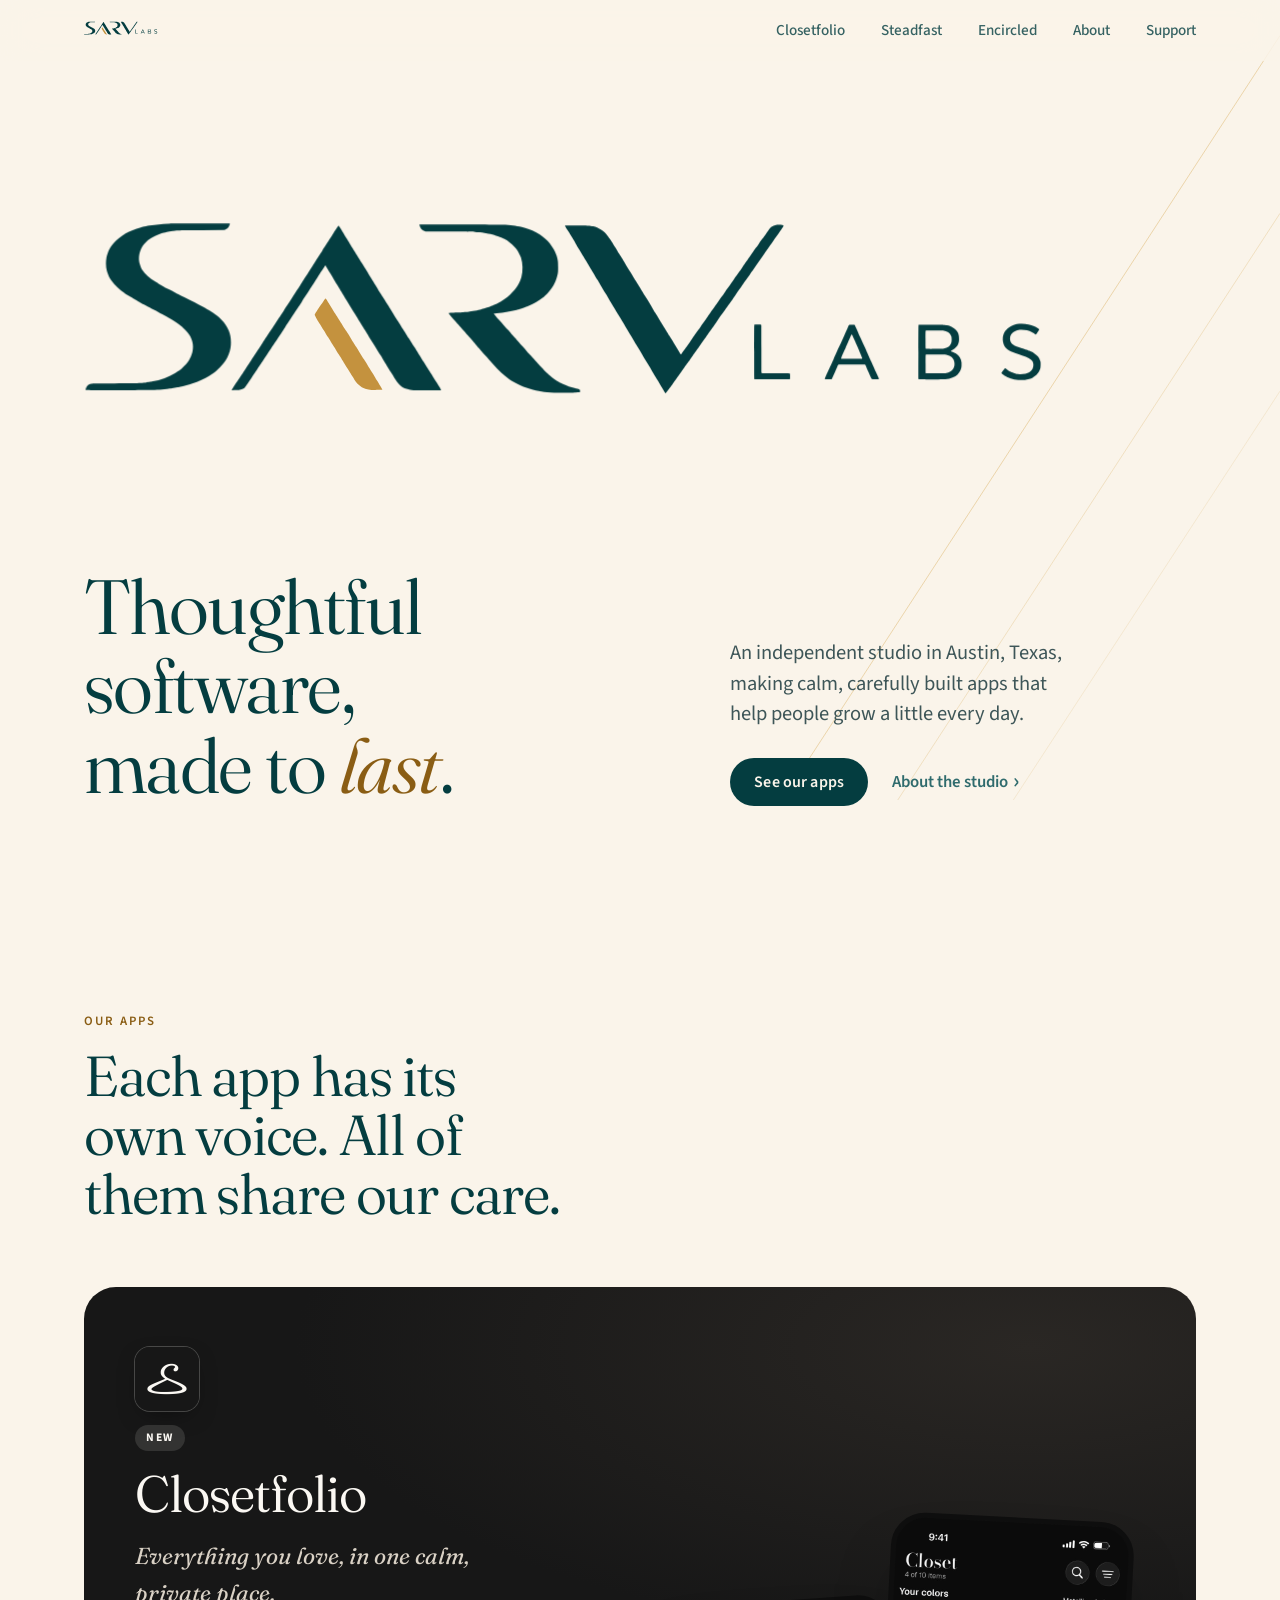
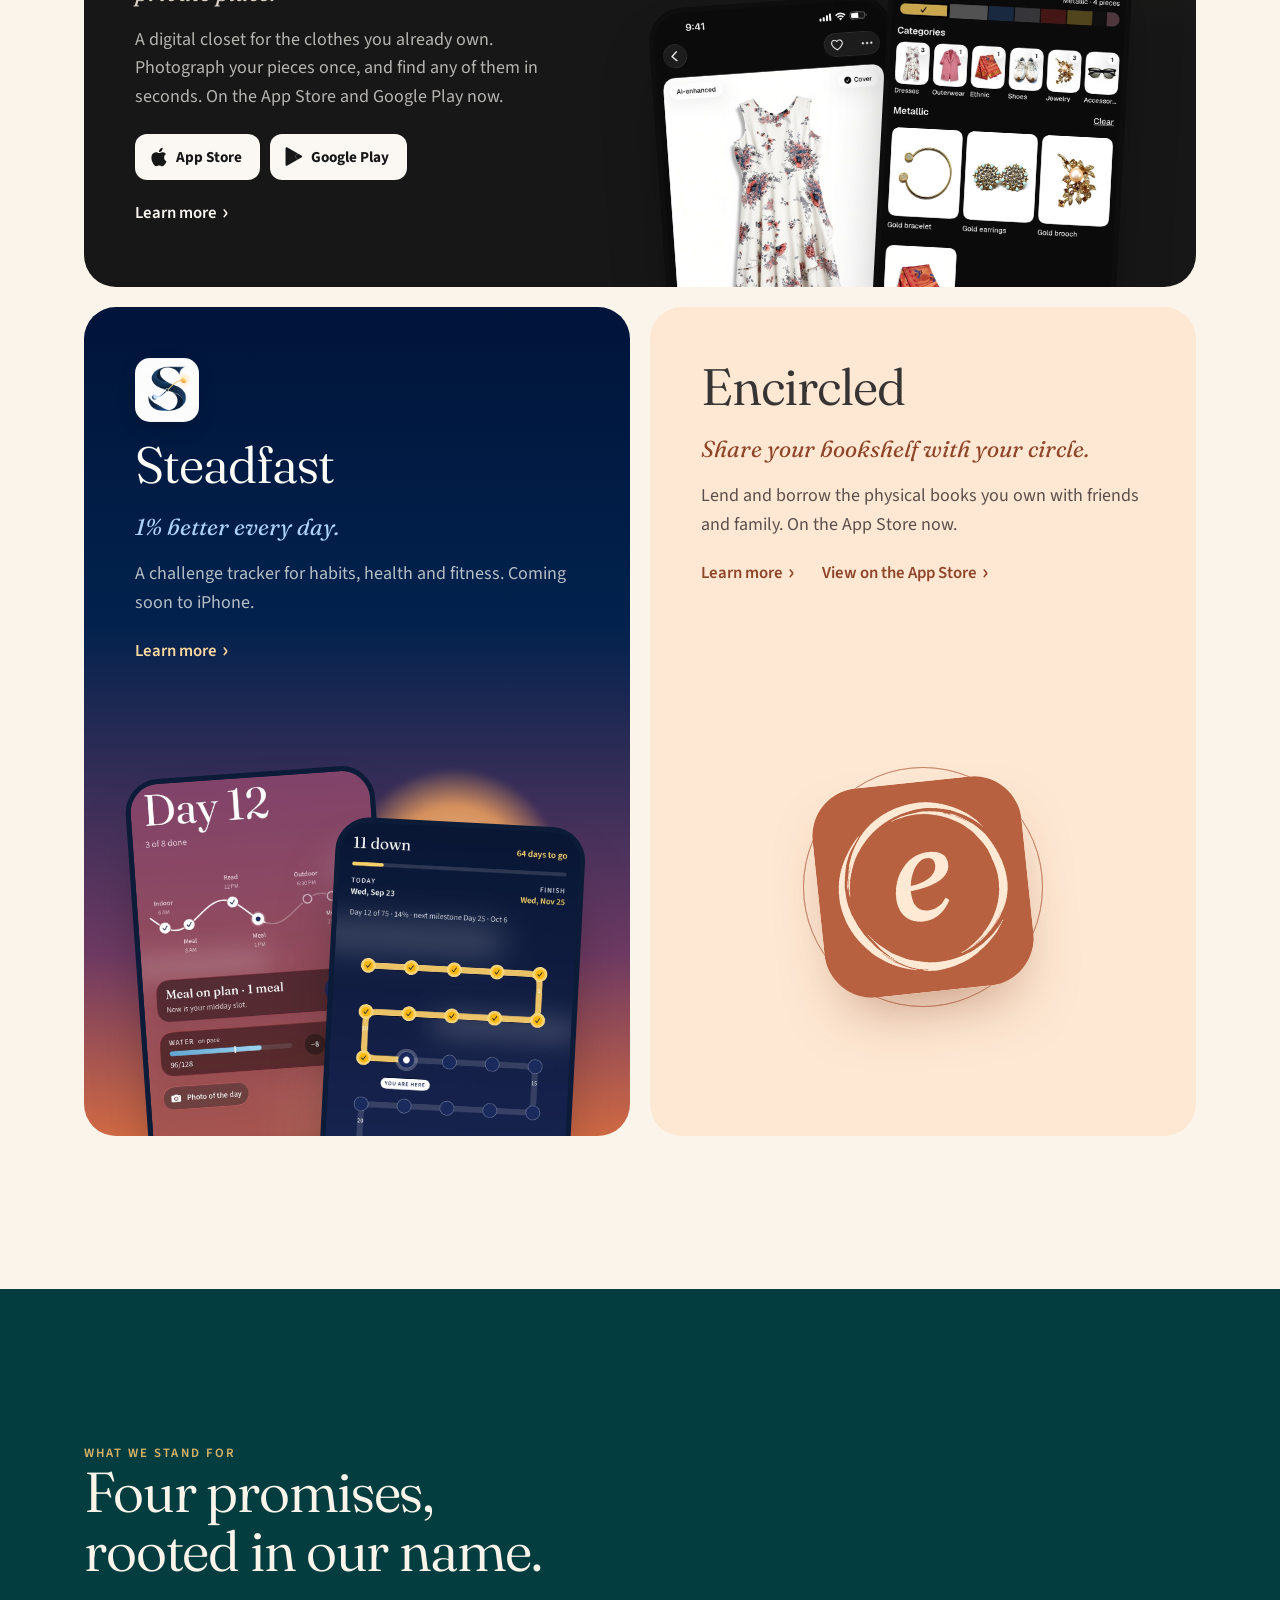
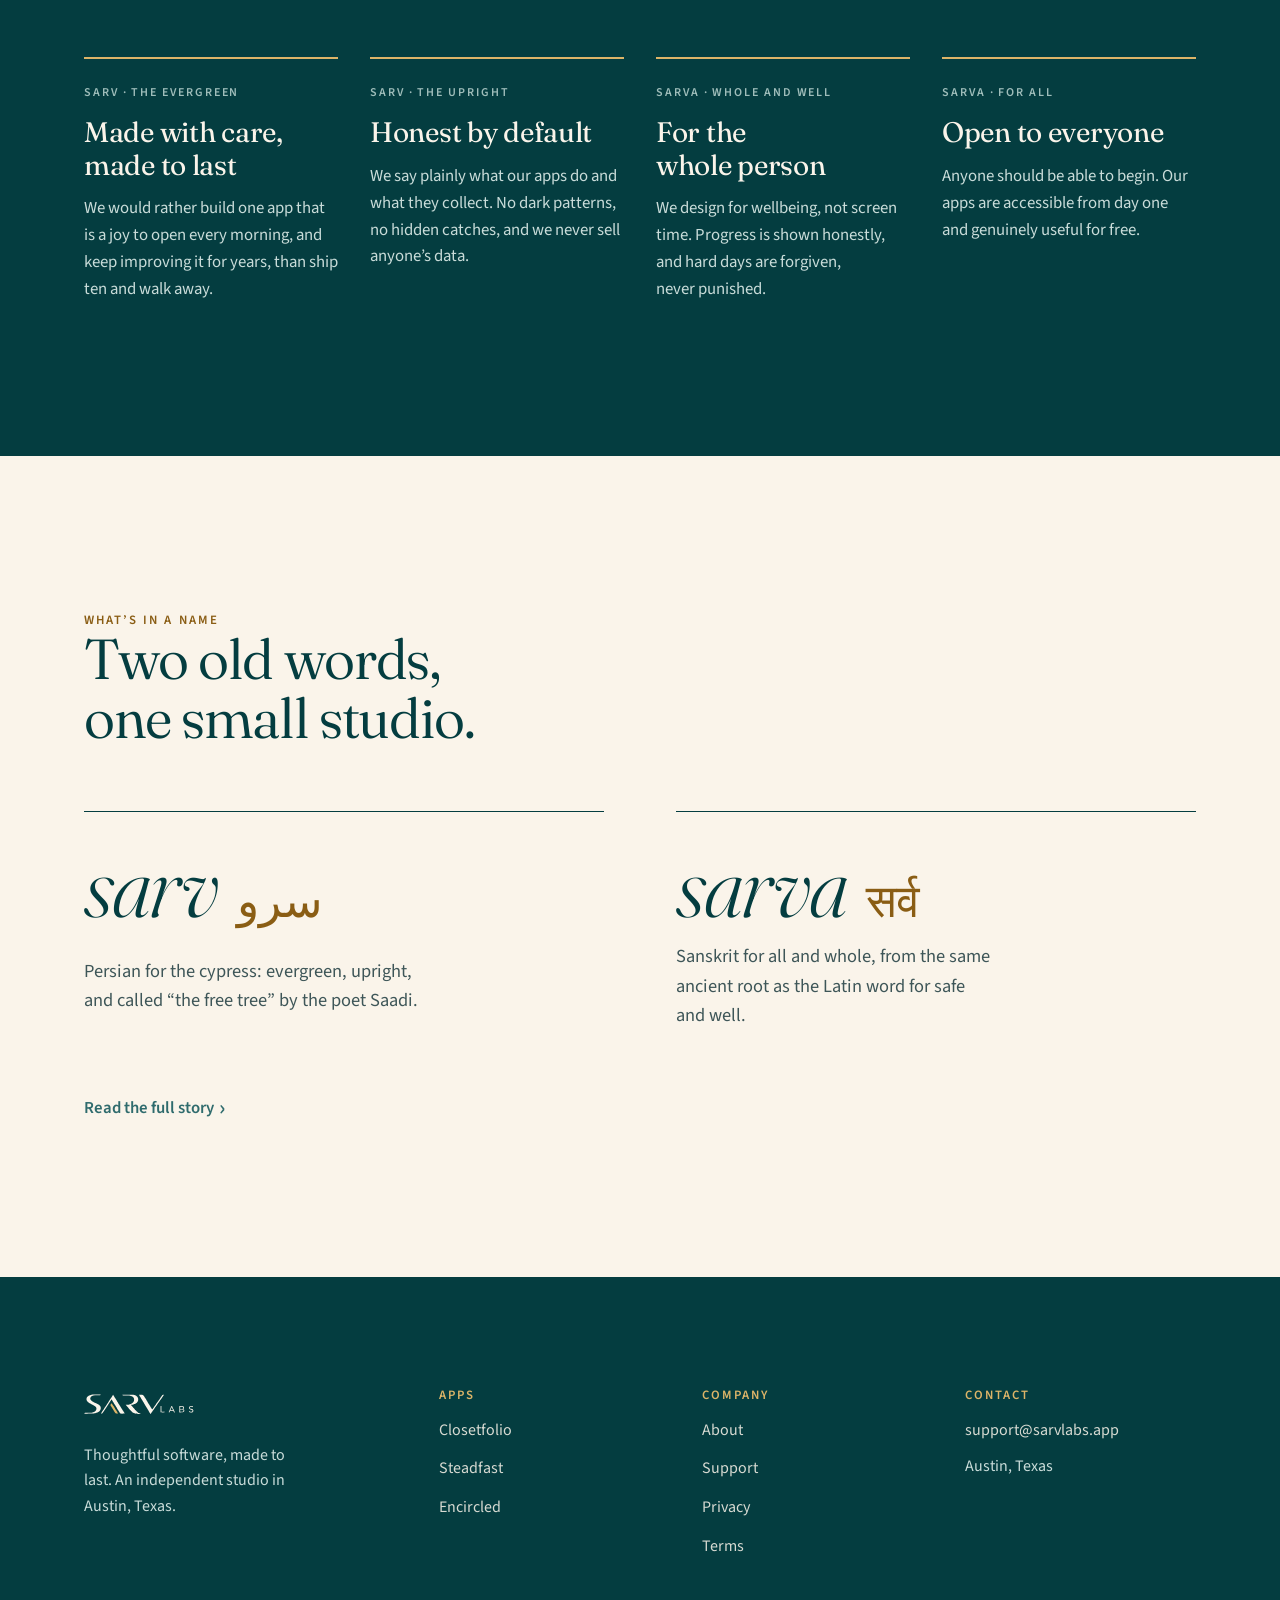
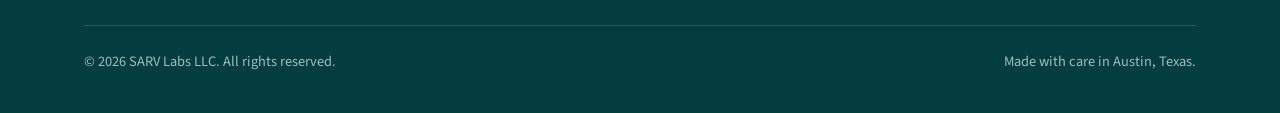
==== commit de824034: "Add Closetfolio: home tile, app page, store links, support and privacy - Home: Closetfolio leads as " ====
--- a/index.html
+++ b/index.html
@@ -69,6 +69,23 @@
   .tile--steadfast .phone:first-child { left: 10%; bottom: calc(-22% + var(--p, 0) * 12%); transform: rotate(-4deg); }
   .tile--steadfast .phone:last-child { right: 10%; bottom: calc(-34% + var(--p, 0) * 22%); transform: rotate(3deg); }
 
+  .tile--closetfolio { grid-column: 1 / -1; min-height: 600px; display: grid; grid-template-columns: minmax(0, 5fr) minmax(0, 6fr); align-items: center; background: radial-gradient(120% 90% at 85% 10%, #2A2724 0%, #171717 55%); color: #FBF8F3; }
+  @media (max-width: 900px) { .tile--closetfolio { grid-template-columns: 1fr; min-height: 720px; } }
+  .tile--closetfolio .tile__tag { color: #D9D1C5; }
+  .tile--closetfolio .tile__icon { box-shadow: 0 0 0 1px rgba(251,248,243,.22), 0 8px 24px -10px rgba(0,0,0,.6); }
+  .cf-phones .phone { border-color: #2C2A27; }
+  .tile--closetfolio .more { color: #FBF8F3; }
+  .tile--closetfolio .muted { color: rgba(251,248,243,.7); }
+  .tile__new { font: 700 .72rem/1 var(--sans); letter-spacing: .14em; text-transform: uppercase; padding: 7px 11px; border-radius: 999px; background: rgba(251,248,243,.12); color: #FBF8F3; }
+  .storebtns { display: flex; flex-wrap: wrap; gap: 10px; margin-top: 8px; }
+  .storebtn { display: inline-flex; align-items: center; gap: 9px; min-height: 46px; padding: 0 18px 0 15px; border-radius: 12px; background: #FBF8F3; color: #171717; text-decoration: none; font-weight: 700; font-size: .95rem; transition: transform .4s var(--ease), box-shadow .4s var(--ease); }
+  .storebtn:hover { transform: translateY(-2px); box-shadow: 0 14px 30px -14px rgba(0,0,0,.7); }
+  .cf-phones { position: relative; align-self: stretch; min-height: 460px; z-index: 1; }
+  .cf-phones .phone { border-color: #0E0E0E; background: #0E0E0E; width: min(40%, 250px); }
+  .cf-phones .phone:first-child { left: 12%; bottom: calc(-26% + var(--p, 0) * 14%); transform: rotate(-4deg); }
+  .cf-phones .phone:last-child { right: 12%; bottom: calc(-12% + var(--p, 0) * 10%); transform: rotate(3deg); }
+  @media (max-width: 900px) { .cf-phones .phone { width: min(46%, 250px); } .cf-phones .phone:first-child { left: 6%; } .cf-phones .phone:last-child { right: 6%; } }
+
   .tile--encircled { background: #FEE8D3; color: #373434; }
   .tile--encircled .tile__tag { color: #8E4529; }
   .tile--encircled .more { color: #8E4529; }
@@ -114,6 +131,7 @@
     <a class="nav__logo" href="index.html" aria-label="SARV Labs home"><img src="assets/img/logo-teal.svg" alt="SARV Labs" width="75" height="24"></a>
     <button class="nav__toggle" type="button" aria-label="Menu" aria-expanded="false"><span></span><span></span></button>
     <ul class="nav__links">
+      <li><a href="closetfolio/index.html">Closetfolio</a></li>
       <li><a href="steadfast/index.html">Steadfast</a></li>
       <li><a href="encircled/index.html">Encircled</a></li>
       <li><a href="about.html">About</a></li>
@@ -163,7 +181,26 @@
       </div>
     </div>
     <div class="wrap apps__grid">
-      <article class="tile tile--steadfast" data-scene data-reveal="scale">
+      <article class="tile tile--closetfolio" data-scene data-reveal="scale">
+        <div class="tile__text">
+          <img class="tile__icon" src="assets/img/closetfolio-icon.png" alt="" width="64" height="64">
+          <p class="tile__new">New</p>
+          <h3>Closetfolio</h3>
+          <p class="tile__tag">Everything you love, in one calm, private place.</p>
+          <p class="muted">A digital closet for the clothes you already own. Photograph your pieces once, and find any of them in seconds. On the App Store and Google Play now.</p>
+          <div class="storebtns">
+            <a class="storebtn" href="https://apps.apple.com/app/closetfolio-digital-closet/id6825198911" target="_blank" rel="noopener" aria-label="Download Closetfolio on the App Store"><svg width="17" height="20" viewBox="0 0 22 26" fill="currentColor" aria-hidden="true"><path d="M18.2 13.8c0-3 2.5-4.5 2.6-4.6-1.4-2.1-3.6-2.4-4.4-2.4-1.9-.2-3.6 1.1-4.6 1.1-.9 0-2.4-1.1-4-1-2 0-3.9 1.2-5 3-2.1 3.7-.5 9.1 1.5 12.1 1 1.4 2.2 3.1 3.8 3 1.5-.1 2.1-1 3.9-1s2.3 1 3.9 1c1.6 0 2.7-1.5 3.7-2.9 1.2-1.7 1.6-3.3 1.7-3.4-.1 0-3.1-1.2-3.1-4.9zM15.2 4.9c.8-1 1.4-2.4 1.2-3.8-1.2 0-2.6.8-3.5 1.8-.8.9-1.4 2.3-1.2 3.7 1.3.1 2.7-.7 3.5-1.7z"/></svg>App Store</a>
+            <a class="storebtn" href="https://play.google.com/store/apps/details?id=app.sarvlabs.closetfolio" target="_blank" rel="noopener" aria-label="Get Closetfolio on Google Play"><svg width="17" height="19" viewBox="0 0 22 24" fill="currentColor" aria-hidden="true"><path d="M1.2.4C.9.7.7 1.2.7 1.8v20.4c0 .6.2 1.1.5 1.4l.1.1 11.4-11.4v-.6L1.3.3l-.1.1zM16.6 16.1l-3.8-3.8v-.6l3.8-3.8.1.1 4.5 2.6c1.3.7 1.3 1.9 0 2.7l-4.5 2.6-.1.2zM16.7 16l-3.9-3.9L1.2 23.6c.4.5 1.1.5 1.9.1L16.7 16zM16.7 8L3.1.3C2.3-.1 1.6-.1 1.2.4l11.6 11.6L16.7 8z"/></svg>Google Play</a>
+          </div>
+          <div class="tile__links"><a class="more" href="closetfolio/index.html">Learn more</a></div>
+        </div>
+        <div class="cf-phones" aria-hidden="true">
+          <div class="phone"><img src="assets/img/cf-enhanced.jpg" alt=""></div>
+          <div class="phone"><img src="assets/img/cf-color.jpg" alt=""></div>
+        </div>
+      </article>
+
+      <article class="tile tile--steadfast" data-scene data-reveal="scale" style="--d:.08s">
         <div class="tile__sun" aria-hidden="true"></div>
         <div class="tile__text">
           <img class="tile__icon" src="assets/img/sf-icon.png" alt="" width="64" height="64">
@@ -178,7 +215,7 @@
         </div>
       </article>
 
-      <article class="tile tile--encircled" data-scene data-reveal="scale" style="--d:.12s">
+      <article class="tile tile--encircled" data-scene data-reveal="scale" style="--d:.16s">
         <div class="tile__text">
           <h3>Encircled</h3>
           <p class="tile__tag">Share your bookshelf with your circle.</p>
@@ -254,6 +291,7 @@
       <div>
         <h4>Apps</h4>
         <ul>
+          <li><a href="closetfolio/index.html">Closetfolio</a></li>
           <li><a href="steadfast/index.html">Steadfast</a></li>
           <li><a href="encircled/index.html">Encircled</a></li>
         </ul>
